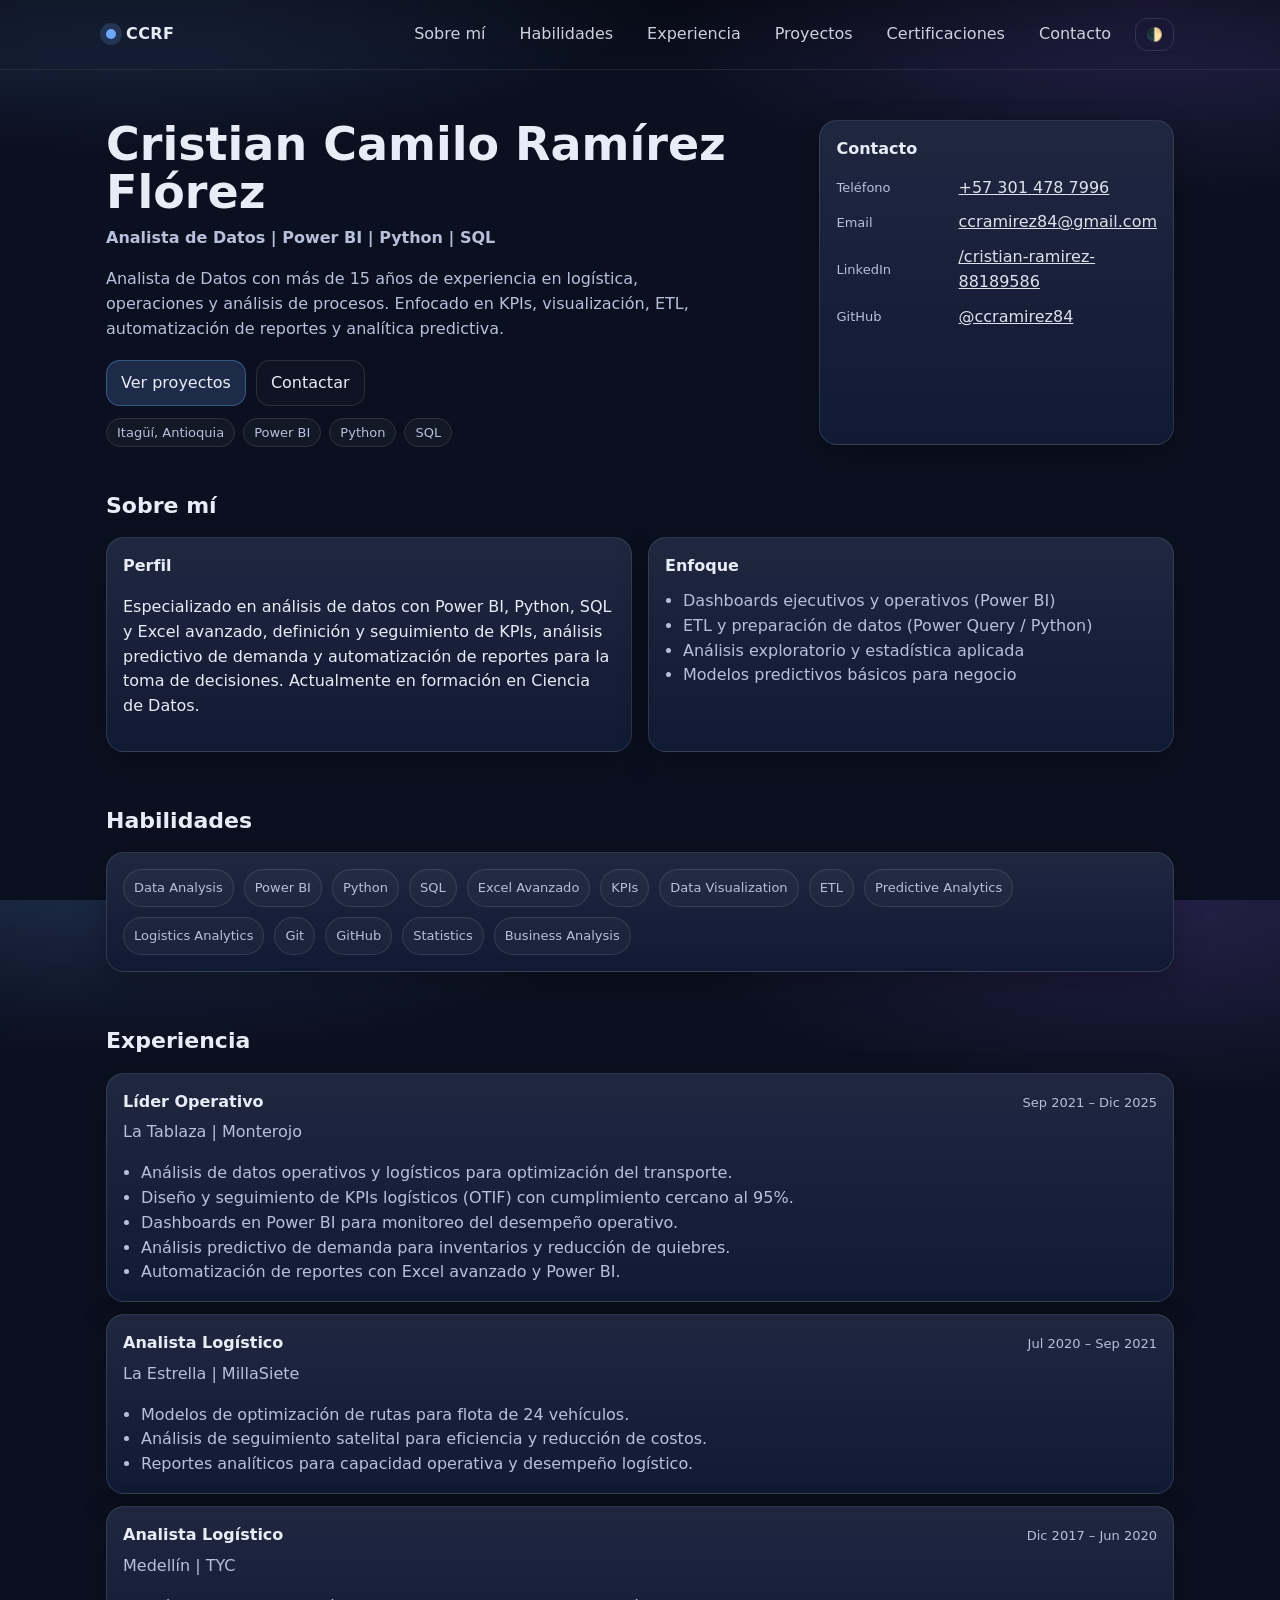
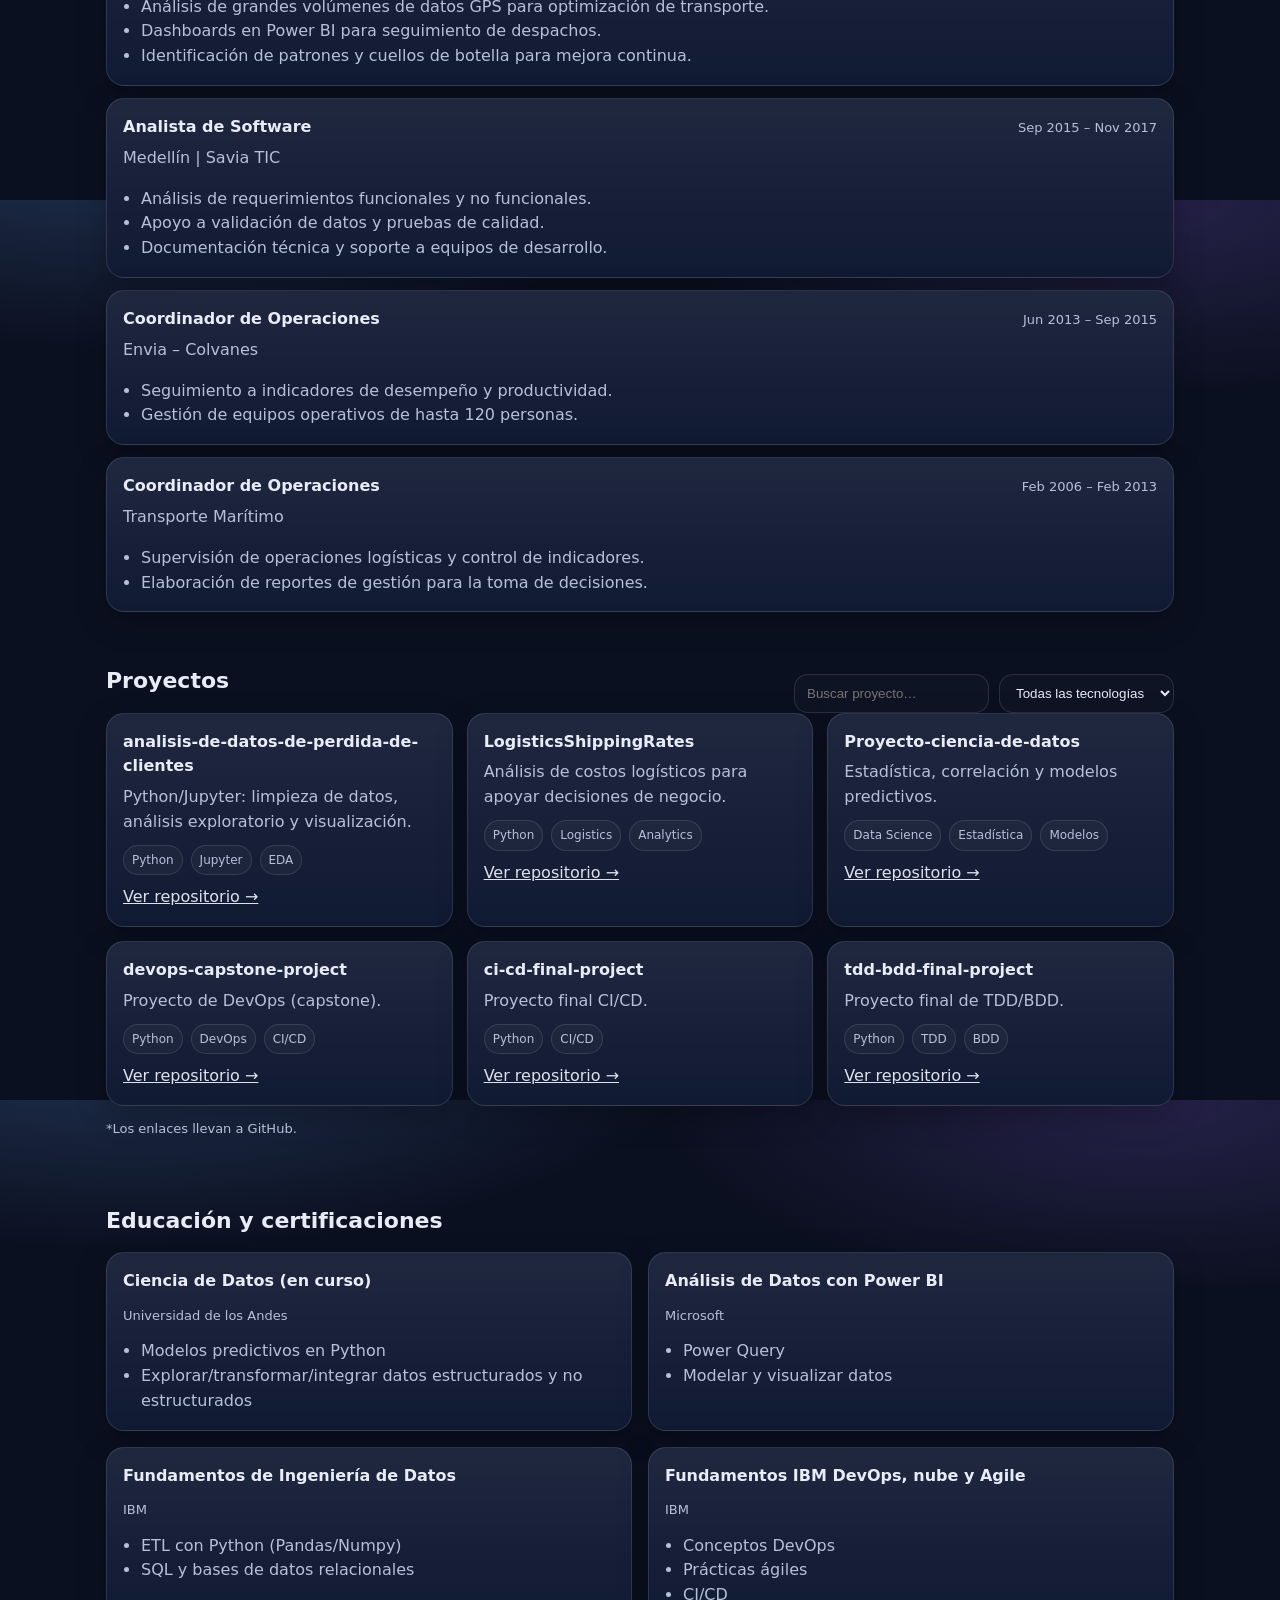
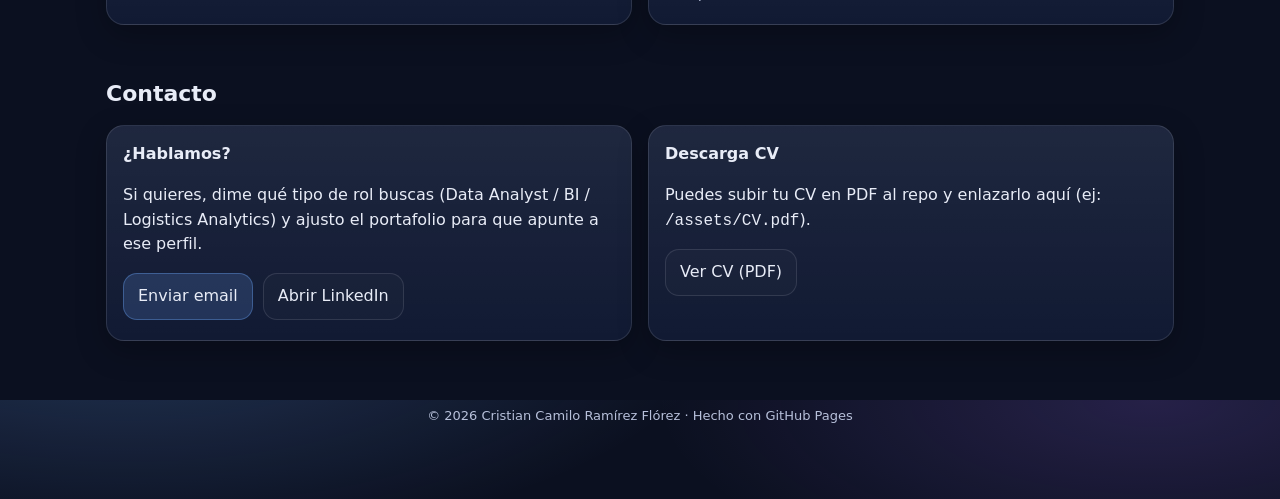
==== index.html @ 7b9438f8 "Update index.html" ====
<!doctype html>
<html lang="es">
<head>
  <meta charset="utf-8" />
  <meta name="viewport" content="width=device-width, initial-scale=1" />
  <title>Cristian Camilo Ramírez Flórez | Portafolio</title>
  <meta name="description" content="Analista de Datos | Power BI | Python | SQL. Portafolio de proyectos, experiencia y certificaciones." />
  <link rel="stylesheet" href="styles.css" />
</head>
<body>
  <a class="skip" href="#contenido">Saltar al contenido</a>

  <header class="header">
    <nav class="nav">
      <div class="brand">
        <span class="dot" aria-hidden="true"></span>
        <span>CCRF</span>
      </div>

      <button class="nav-toggle" id="navToggle" aria-expanded="false" aria-controls="navLinks">
        Menú
      </button>

      <div class="nav-links" id="navLinks">
        <a href="#sobre-mi">Sobre mí</a>
        <a href="#habilidades">Habilidades</a>
        <a href="#experiencia">Experiencia</a>
        <a href="#proyectos">Proyectos</a>
        <a href="#certificaciones">Certificaciones</a>
        <a href="#contacto">Contacto</a>
        <button class="theme" id="themeBtn" type="button" aria-label="Cambiar tema">🌓</button>
      </div>
    </nav>
  </header>

  <main id="contenido" class="container">
    <section class="hero">
      <div class="hero-left">
        <h1>
          Cristian Camilo Ramírez Flórez
        </h1>
        <p class="subtitle">
          Analista de Datos | Power BI | Python | SQL
        </p>

        <p class="lead">
          Analista de Datos con más de 15 años de experiencia en logística, operaciones y análisis de procesos.
          Enfocado en KPIs, visualización, ETL, automatización de reportes y analítica predictiva.
        </p>

        <div class="cta">
          <a class="btn primary" href="#proyectos">Ver proyectos</a>
          <a class="btn" href="#contacto">Contactar</a>
        </div>

        <ul class="quick">
          <li><span class="pill">Itagüí, Antioquia</span></li>
          <li><span class="pill">Power BI</span></li>
          <li><span class="pill">Python</span></li>
          <li><span class="pill">SQL</span></li>
        </ul>
      </div>

      <aside class="card hero-card" aria-label="Tarjeta de contacto rápido">
        <h2 class="card-title">Contacto</h2>
        <div class="kv">
          <div class="k">Teléfono</div>
          <div class="v"><a href="tel:+573014787996">+57 301 478 7996</a></div>

          <div class="k">Email</div>
          <div class="v"><a href="mailto:ccramirez84@gmail.com">ccramirez84@gmail.com</a></div>

          <div class="k">LinkedIn</div>
          <div class="v"><a target="_blank" rel="noreferrer" href="https://www.linkedin.com/in/cristian-ramirez-88189586">/cristian-ramirez-88189586</a></div>

          <div class="k">GitHub</div>
          <div class="v"><a target="_blank" rel="noreferrer" href="https://github.com/ccramirez84">@ccramirez84</a></div>
        </div>
      </aside>
    </section>

    <section id="sobre-mi" class="section">
      <h2>Sobre mí</h2>
      <div class="grid-2">
        <div class="card">
          <h3 class="card-title">Perfil</h3>
          <p>
            Especializado en análisis de datos con Power BI, Python, SQL y Excel avanzado,
            definición y seguimiento de KPIs, análisis predictivo de demanda y automatización de reportes
            para la toma de decisiones. Actualmente en formación en Ciencia de Datos.
          </p>
        </div>

        <div class="card">
          <h3 class="card-title">Enfoque</h3>
          <ul class="bullets">
            <li>Dashboards ejecutivos y operativos (Power BI)</li>
            <li>ETL y preparación de datos (Power Query / Python)</li>
            <li>Análisis exploratorio y estadística aplicada</li>
            <li>Modelos predictivos básicos para negocio</li>
          </ul>
        </div>
      </div>
    </section>

    <section id="habilidades" class="section">
      <h2>Habilidades</h2>
      <div class="card">
        <div class="chips" id="skillsChips"></div>
      </div>
    </section>

    <section id="experiencia" class="section">
      <h2>Experiencia</h2>
      <div class="timeline" id="timeline"></div>
    </section>

    <section id="proyectos" class="section">
      <div class="section-head">
        <h2>Proyectos</h2>
        <div class="filters">
          <input id="search" type="search" placeholder="Buscar proyecto…" autocomplete="off" />
          <select id="tag">
            <option value="all">Todas las tecnologías</option>
          </select>
        </div>
      </div>

      <div class="projects" id="projects"></div>

      <div class="note">
        <p>
          *Los enlaces llevan a GitHub.
        </p>
      </div>
    </section>

    <section id="certificaciones" class="section">
      <h2>Educación y certificaciones</h2>
      <div class="grid-2" id="certs"></div>
    </section>

    <section id="contacto" class="section">
      <h2>Contacto</h2>
      <div class="grid-2">
        <div class="card">
          <h3 class="card-title">¿Hablamos?</h3>
          <p>
            Si quieres, dime qué tipo de rol buscas (Data Analyst / BI / Logistics Analytics)
            y ajusto el portafolio para que apunte a ese perfil.
          </p>
          <div class="cta">
            <a class="btn primary" href="mailto:ccramirez84@gmail.com?subject=Contacto%20-%20Portafolio%20GitHub%20Pages">Enviar email</a>
            <a class="btn" target="_blank" rel="noreferrer" href="https://www.linkedin.com/in/cristian-ramirez-88189586">Abrir LinkedIn</a>
          </div>
        </div>

        <div class="card">
          <h3 class="card-title">Descarga CV</h3>
          <p>
            Puedes subir tu CV en PDF al repo y enlazarlo aquí (ej: <code>/assets/CV.pdf</code>).
          </p>
         <a class="btn" href="assets/CV.pdf" target="_blank" rel="noreferrer">
  Ver CV (PDF)
         </a>

          </a>
        </div>
      </div>
    </section>

    <footer class="footer">
      <p>© <span id="year"></span> Cristian Camilo Ramírez Flórez · Hecho con GitHub Pages</p>
    </footer>
  </main>

  <script src="script.js"></script>
</body>
</html>
---- styles.css ----
:root{
  --bg:#0b1020;
  --card:#111a33;
  --text:#e8ecf7;
  --muted:#b7c0da;
  --line:rgba(232,236,247,.12);
  --primary:#6ea8fe;
  --shadow: 0 10px 30px rgba(0,0,0,.25);
  --radius: 18px;
  --focus: 0 0 0 3px rgba(110,168,254,.35);
}

[data-theme="light"]{
  --bg:#f7f8fc;
  --card:#ffffff;
  --text:#141a2b;
  --muted:#51607d;
  --line:rgba(20,26,43,.12);
  --primary:#2f6df6;
  --shadow: 0 10px 30px rgba(20,26,43,.12);
}

*{box-sizing:border-box}
html,body{height:100%}
body{
  margin:0;
  font-family: ui-sans-serif, system-ui, -apple-system, Segoe UI, Roboto, Helvetica, Arial;
  background: radial-gradient(1000px 400px at 10% -10%, rgba(110,168,254,.25), transparent 60%),
              radial-gradient(900px 350px at 90% 0%, rgba(160,110,254,.18), transparent 55%),
              var(--bg);
  color:var(--text);
  line-height:1.55;
}

a{color:inherit}
code{font-family: ui-monospace, SFMono-Regular, Menlo, Monaco, Consolas, "Liberation Mono", "Courier New", monospace;}
.skip{
  position:absolute; left:-999px; top:auto; width:1px; height:1px; overflow:hidden;
}
.skip:focus{
  left:16px; top:16px; width:auto; height:auto;
  background:var(--card); padding:10px 12px; border-radius:12px; outline:none; box-shadow:var(--focus);
}

.header{
  position:sticky; top:0; z-index:20;
  backdrop-filter: blur(12px);
  background: linear-gradient(to bottom, rgba(0,0,0,.35), rgba(0,0,0,0));
  border-bottom: 1px solid var(--line);
}
.nav{
  max-width:1100px; margin:0 auto; padding:14px 16px;
  display:flex; align-items:center; justify-content:space-between; gap:12px;
}
.brand{display:flex; align-items:center; gap:10px; font-weight:700; letter-spacing:.4px;}
.dot{width:10px; height:10px; border-radius:999px; background:var(--primary); box-shadow:0 0 0 6px rgba(110,168,254,.18);}
.nav-links{display:flex; align-items:center; gap:14px;}
.nav-links a{
  text-decoration:none; opacity:.88; padding:8px 10px; border-radius:12px;
}
.nav-links a:hover{background:rgba(255,255,255,.06); opacity:1}
.nav-toggle{
  display:none;
  border:1px solid var(--line);
  background:transparent; color:var(--text);
  padding:8px 10px; border-radius:12px;
}
.theme{
  border:1px solid var(--line);
  background:transparent; color:var(--text);
  padding:8px 10px; border-radius:12px;
  cursor:pointer;
}
.theme:focus, .nav-toggle:focus, .btn:focus, input:focus, select:focus{
  outline:none; box-shadow:var(--focus);
}

.container{max-width:1100px; margin:0 auto; padding:22px 16px 60px;}
.hero{
  padding:28px 0 18px;
  display:grid; grid-template-columns: 1.35fr .65fr; gap:18px;
}
h1{font-size: clamp(32px, 4vw, 46px); line-height:1.05; margin:0 0 10px;}
.subtitle{margin:0 0 16px; color:var(--muted); font-weight:600;}
.lead{margin:0 0 18px; color:var(--muted); max-width:60ch;}

.section{padding:26px 0;}
.section-head{display:flex; align-items:flex-end; justify-content:space-between; gap:14px; flex-wrap:wrap;}
h2{font-size:22px; margin:0 0 14px;}
.card{
  background: linear-gradient(180deg, rgba(255,255,255,.06), rgba(255,255,255,0));
  background-color: var(--card);
  border: 1px solid var(--line);
  border-radius: var(--radius);
  padding:16px;
  box-shadow: var(--shadow);
}
.card-title{margin:0 0 10px; font-size:16px;}
.hero-card .card-title{margin-bottom:14px;}

.grid-2{display:grid; grid-template-columns:1fr 1fr; gap:16px;}
.kv{display:grid; grid-template-columns: 110px 1fr; gap:10px 12px; align-items:center;}
.k{color:var(--muted); font-size:13px;}
.v a{opacity:.95}
.v a:hover{text-decoration:underline}

.cta{display:flex; gap:10px; flex-wrap:wrap; margin:16px 0 4px;}
.btn{
  display:inline-flex; align-items:center; justify-content:center;
  padding:10px 14px;
  border-radius: 14px;
  border: 1px solid var(--line);
  text-decoration:none;
  cursor:pointer;
  background: rgba(255,255,255,.02);
}
.btn.primary{
  background: rgba(110,168,254,.18);
  border-color: rgba(110,168,254,.35);
}
.btn:hover{transform: translateY(-1px); transition: transform .15s ease;}

.quick{list-style:none; padding:0; margin:14px 0 0; display:flex; flex-wrap:wrap; gap:8px;}
.pill{
  border: 1px solid var(--line);
  background: rgba(255,255,255,.03);
  padding:6px 10px;
  border-radius:999px;
  color:var(--muted);
  font-size:13px;
}

.bullets{margin:0; padding-left:18px; color:var(--muted);}
.chips{display:flex; flex-wrap:wrap; gap:10px;}
.chip{
  border:1px solid var(--line);
  background: rgba(255,255,255,.03);
  padding:8px 10px;
  border-radius:999px;
  font-size:13px;
  color:var(--muted);
}

.timeline{display:flex; flex-direction:column; gap:12px;}
.item{
  display:grid; grid-template-columns: 1fr; gap:8px;
}
.item-top{display:flex; align-items:baseline; justify-content:space-between; gap:12px; flex-wrap:wrap;}
.role{font-weight:700}
.when{color:var(--muted); font-size:13px;}
.where{color:var(--muted); margin-top:-2px;}
.item ul{margin:8px 0 0; padding-left:18px; color:var(--muted);}

.filters{display:flex; gap:10px; flex-wrap:wrap;}
input,select{
  padding:10px 12px;
  border-radius: 14px;
  border:1px solid var(--line);
  background: rgba(255,255,255,.02);
  color: var(--text);
}
.projects{
  display:grid;
  grid-template-columns: repeat(3, 1fr);
  gap:14px;
}
.project h3{margin:0 0 6px; font-size:16px;}
.project p{margin:0 0 10px; color:var(--muted);}
.tags{display:flex; flex-wrap:wrap; gap:8px;}
.tag{
  font-size:12px;
  color:var(--muted);
  border:1px solid var(--line);
  background: rgba(255,255,255,.03);
  padding:5px 8px;
  border-radius:999px;
}
.project a{display:inline-block; margin-top:10px; opacity:.95}
.project a:hover{text-decoration:underline}

.note{margin-top:12px; color:var(--muted); font-size:13px;}
.footer{padding:26px 0 0; color:var(--muted); font-size:13px; text-align:center;}

@media (max-width: 960px){
  .projects{grid-template-columns: repeat(2, 1fr);}
  .hero{grid-template-columns: 1fr; }
}

@media (max-width: 720px){
  .grid-2{grid-template-columns:1fr;}
  .projects{grid-template-columns: 1fr;}
  .nav-toggle{display:inline-flex;}
  .nav-links{
    display:none;
    position:absolute;
    right:16px; top:56px;
    flex-direction:column;
    background: var(--card);
    border:1px solid var(--line);
    border-radius: 16px;
    padding:10px;
    min-width: 220px;
    box-shadow: var(--shadow);
  }
  .nav-links.open{display:flex;}
  .nav-links a{padding:10px 10px;}
}
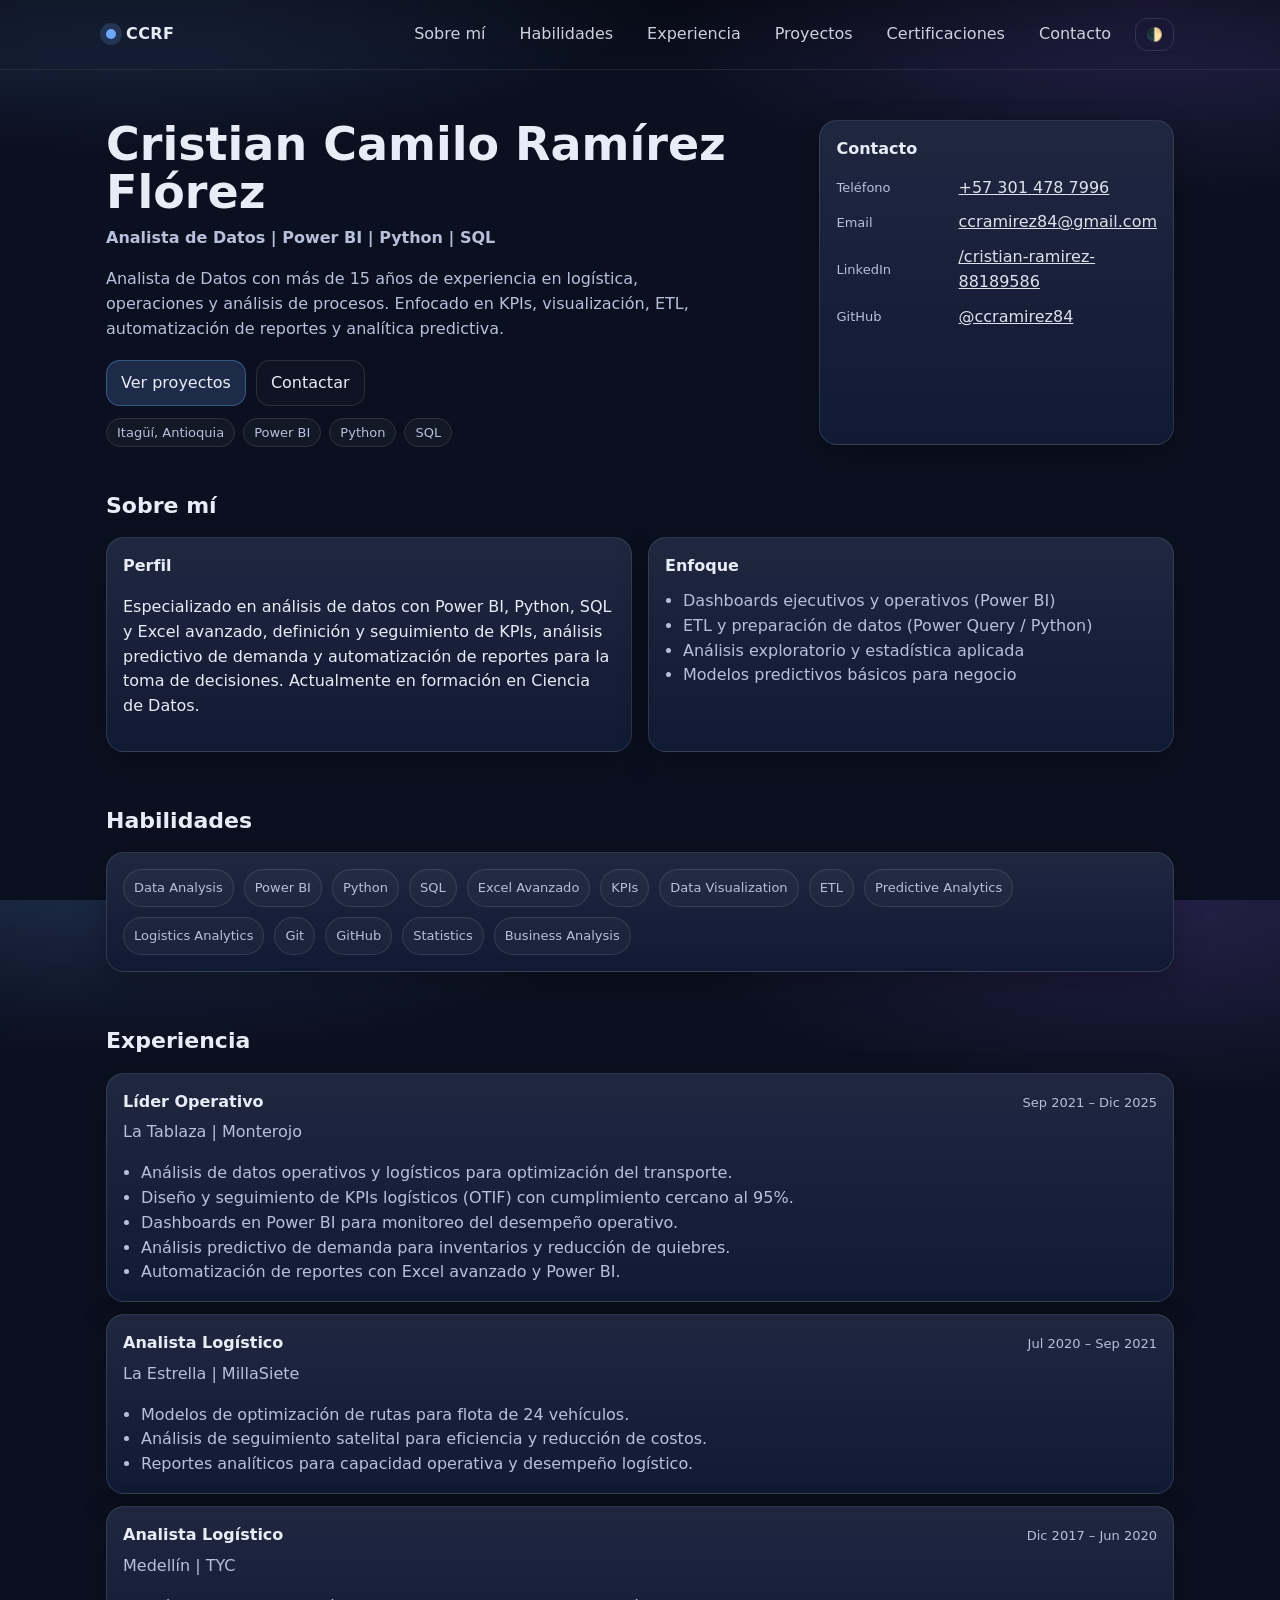
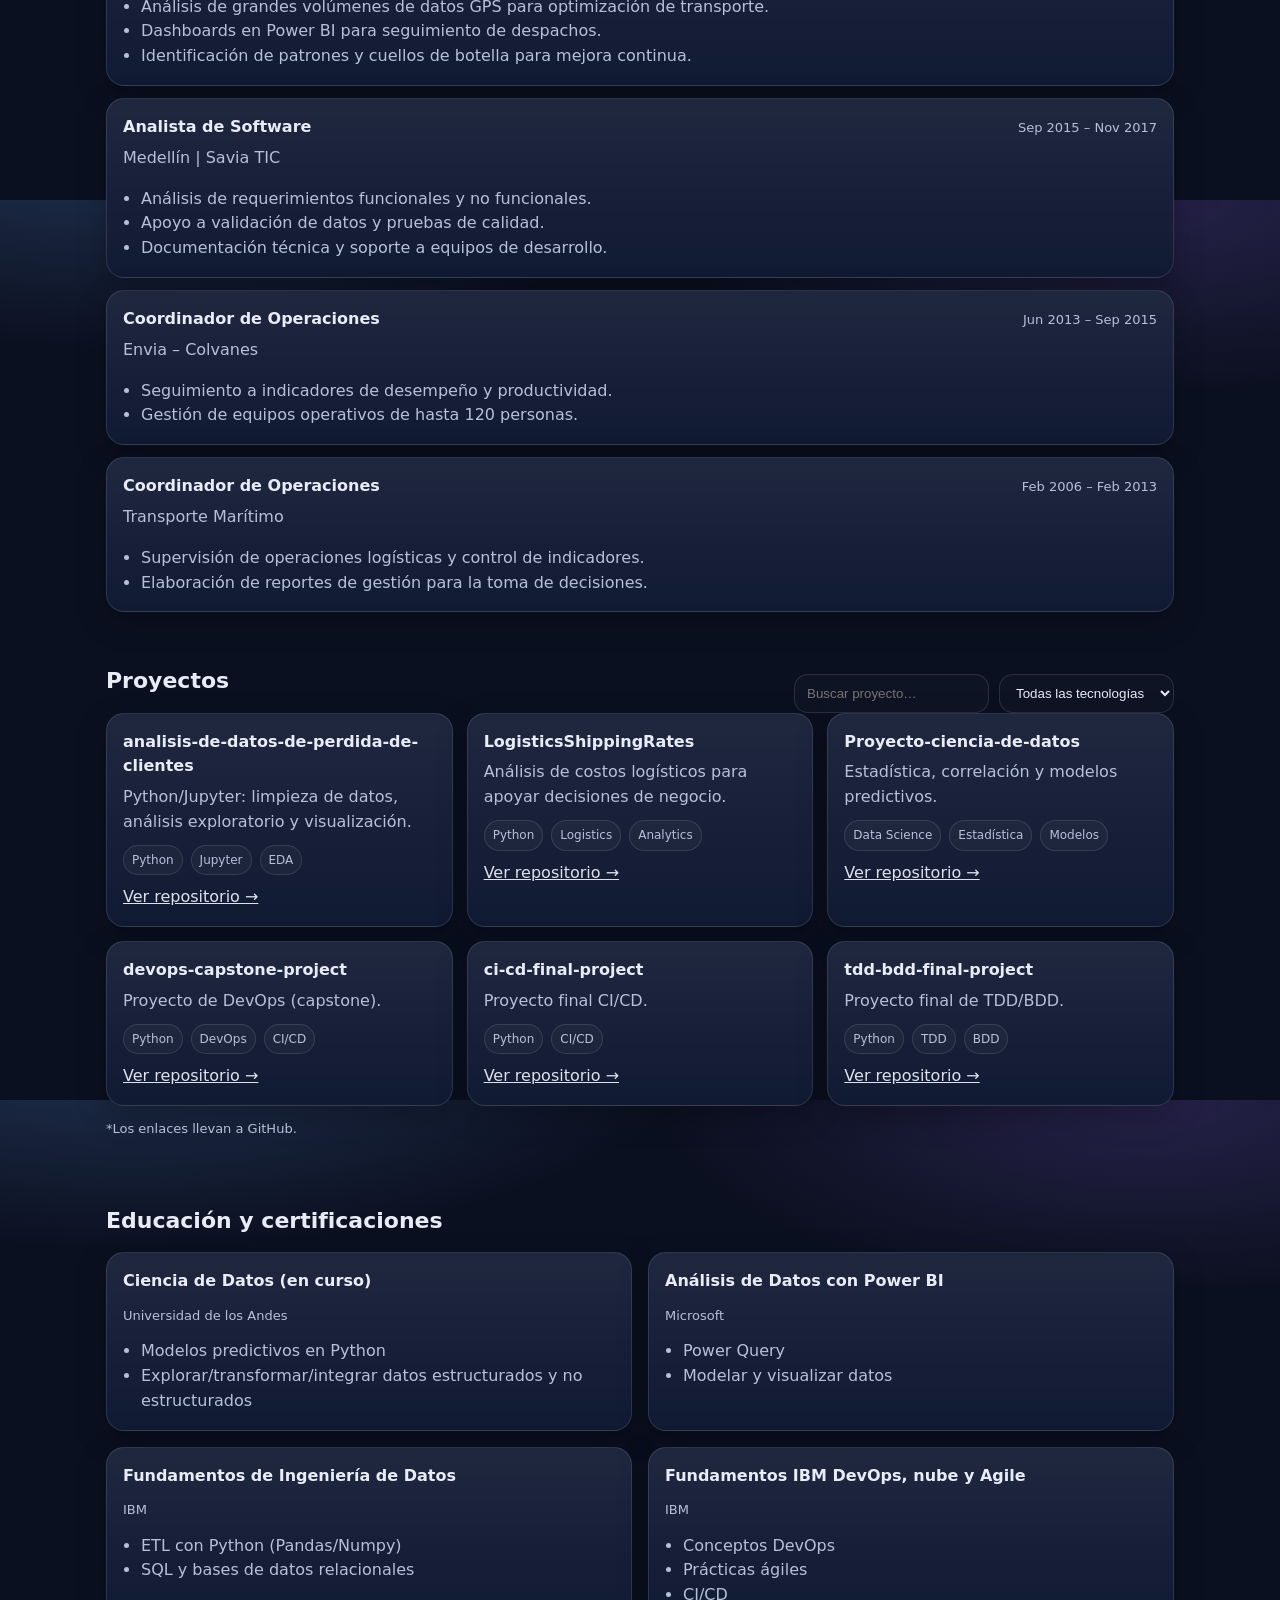
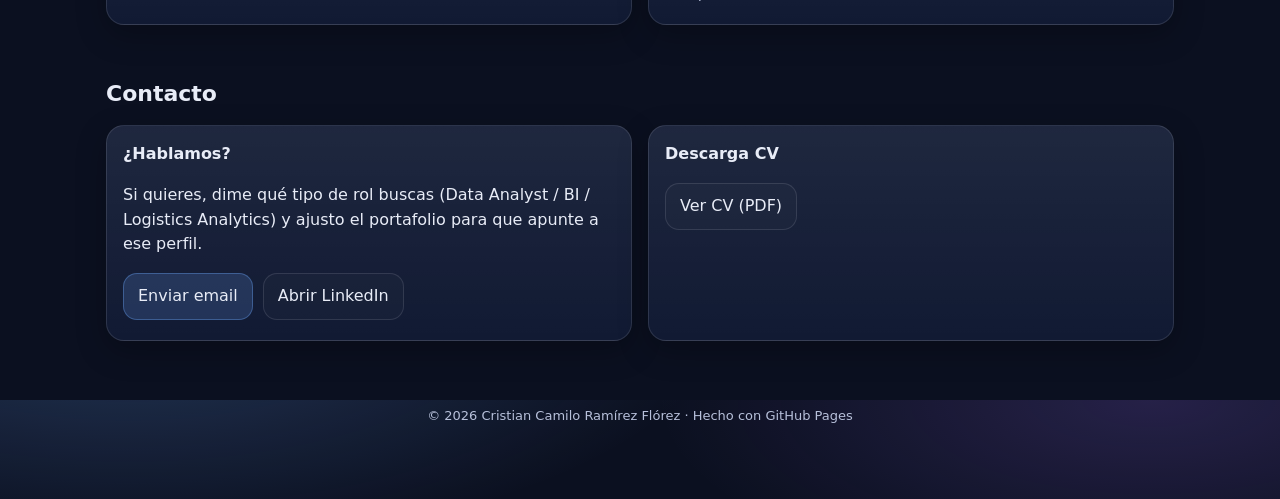
==== commit 30d920be: "Update index.html" ====
--- a/index.html
+++ b/index.html
@@ -158,11 +158,11 @@
         <div class="card">
           <h3 class="card-title">Descarga CV</h3>
           <p>
-            Puedes subir tu CV en PDF al repo y enlazarlo aquí (ej: <code>/assets/CV.pdf</code>).
-          </p>
-         <a class="btn" href="assets/CV.pdf" target="_blank" rel="noreferrer">
+            <a class="btn" href="assets/CV.pdf" target="_blank" rel="noreferrer">
   Ver CV (PDF)
          </a>
+          </p>
+         
 
           </a>
         </div>
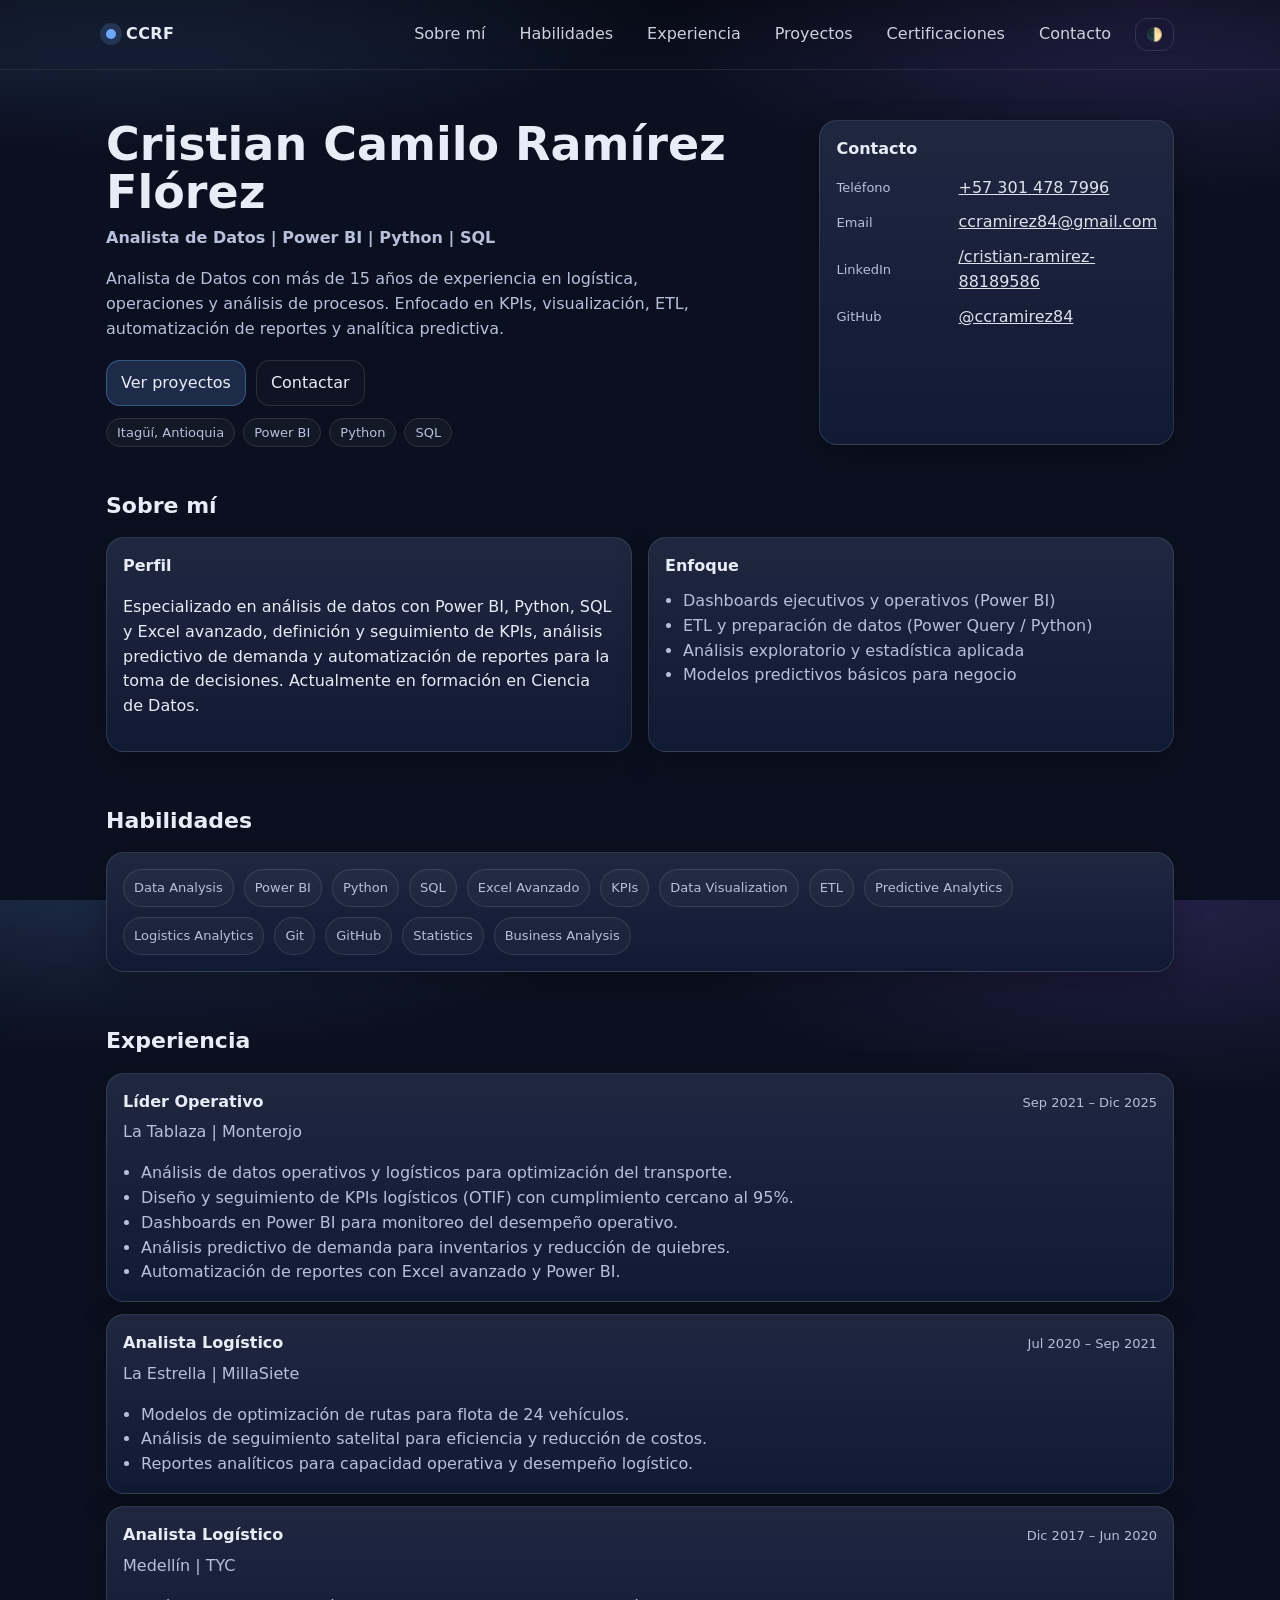
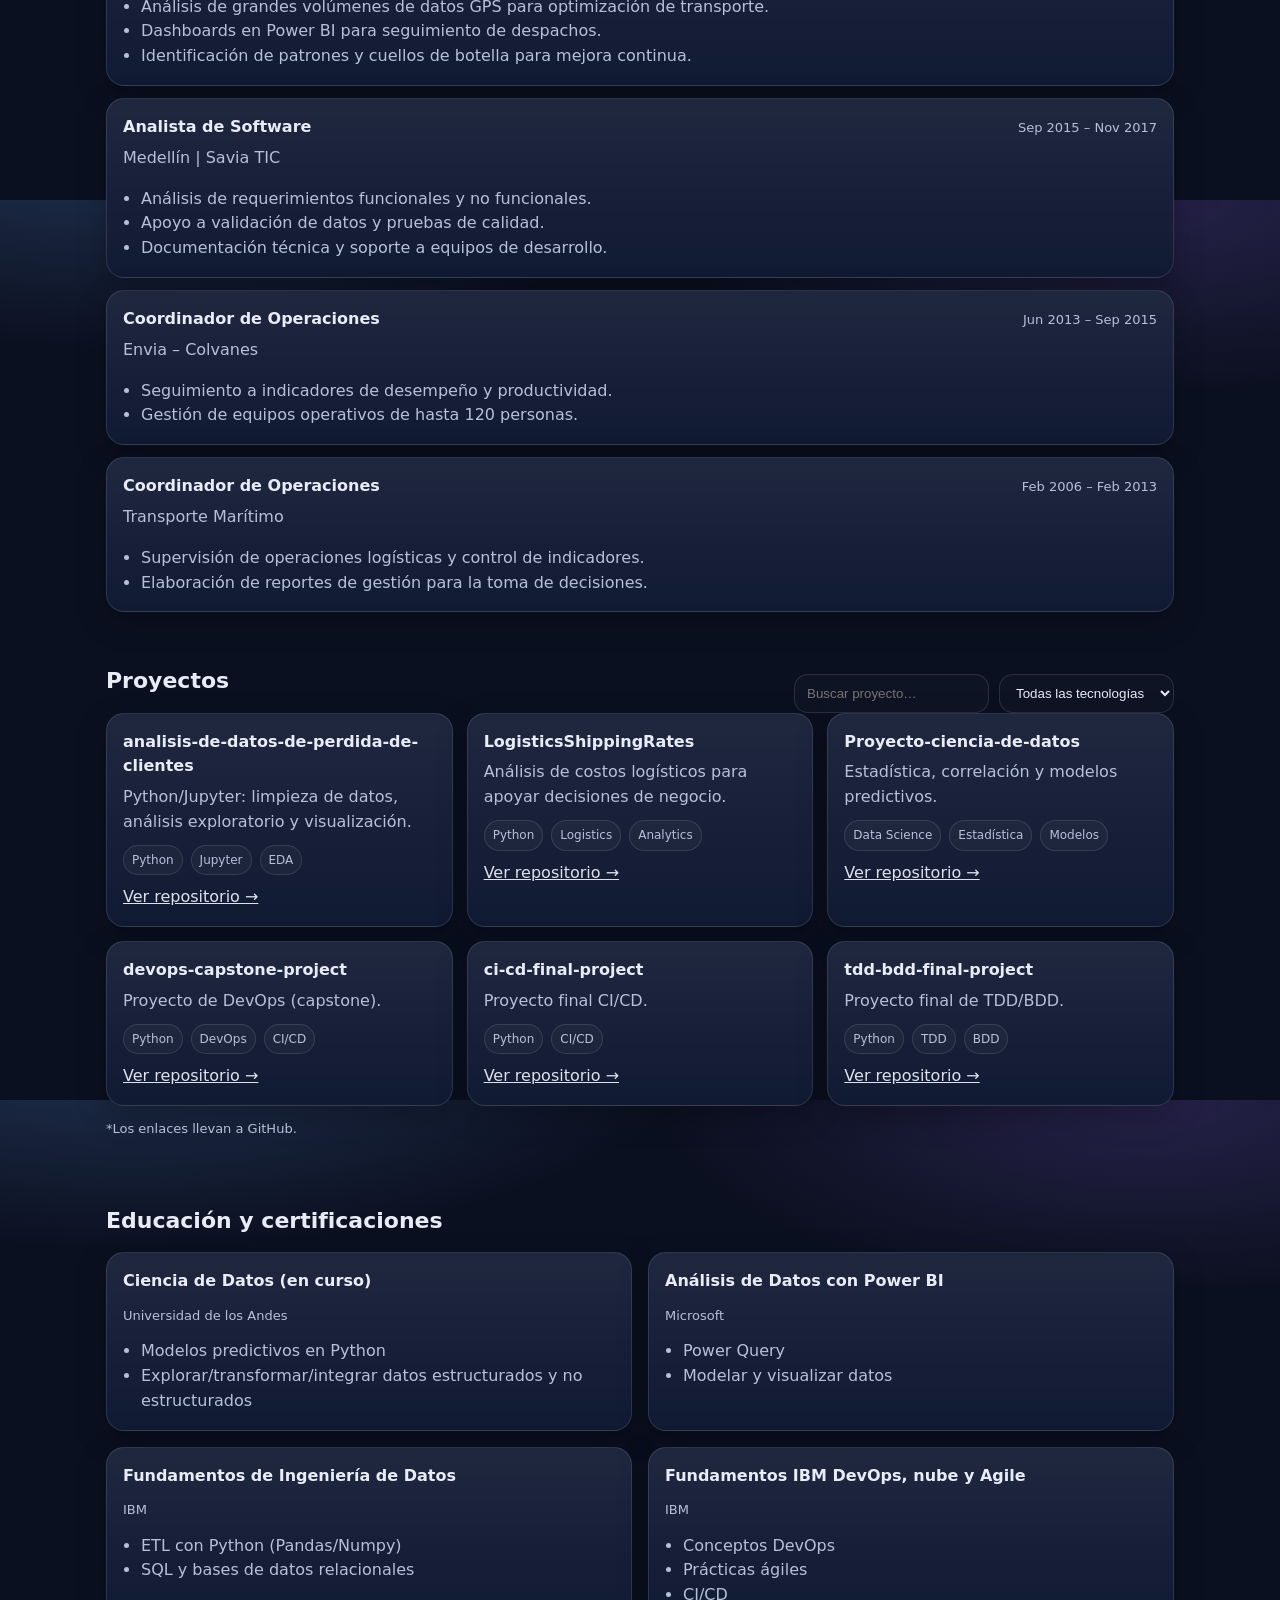
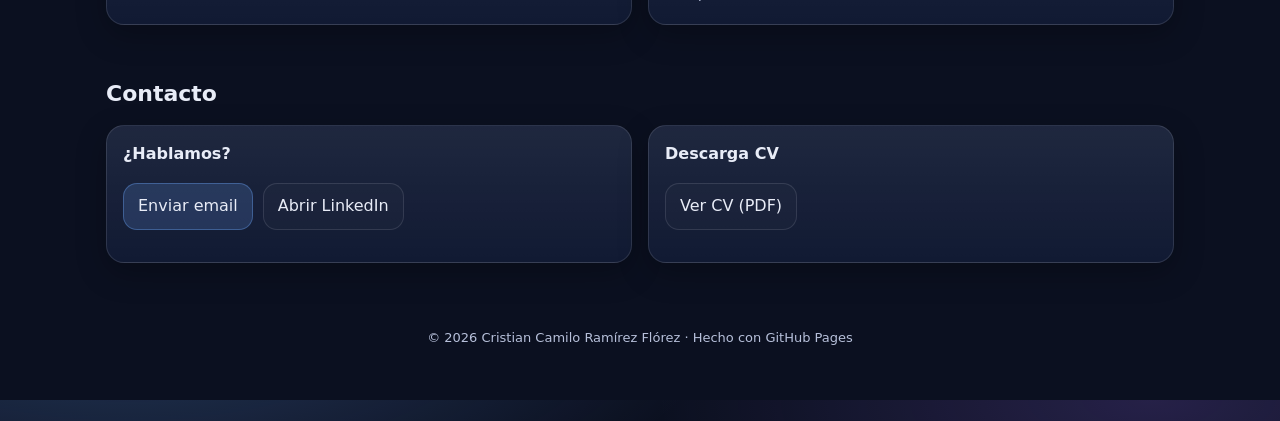
==== commit 9a04bbe8: "Update index.html" ====
--- a/index.html
+++ b/index.html
@@ -146,8 +146,8 @@
         <div class="card">
           <h3 class="card-title">¿Hablamos?</h3>
           <p>
-            Si quieres, dime qué tipo de rol buscas (Data Analyst / BI / Logistics Analytics)
-            y ajusto el portafolio para que apunte a ese perfil.
+            <!--Si quieres, dime qué tipo de rol buscas (Data Analyst / BI / Logistics Analytics)
+            y ajusto el portafolio para que apunte a ese perfil.-->
           </p>
           <div class="cta">
             <a class="btn primary" href="mailto:ccramirez84@gmail.com?subject=Contacto%20-%20Portafolio%20GitHub%20Pages">Enviar email</a>
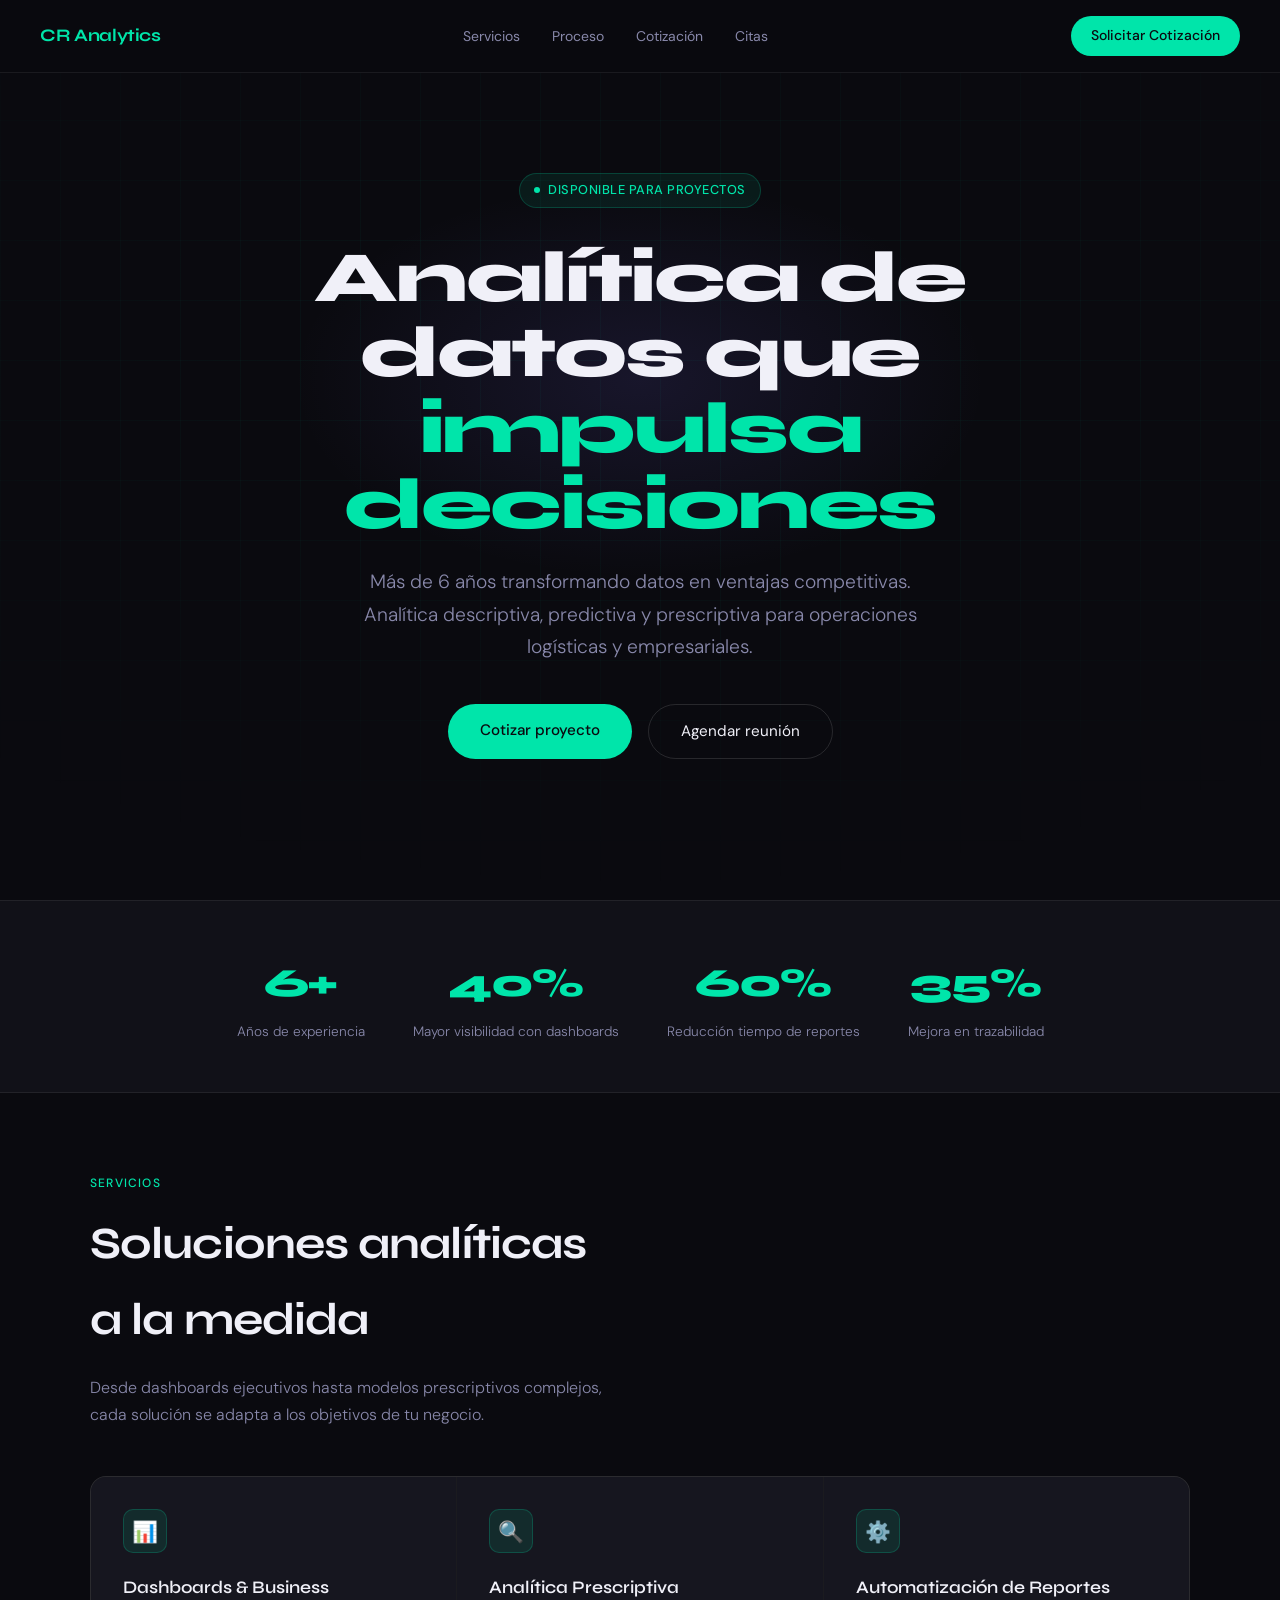
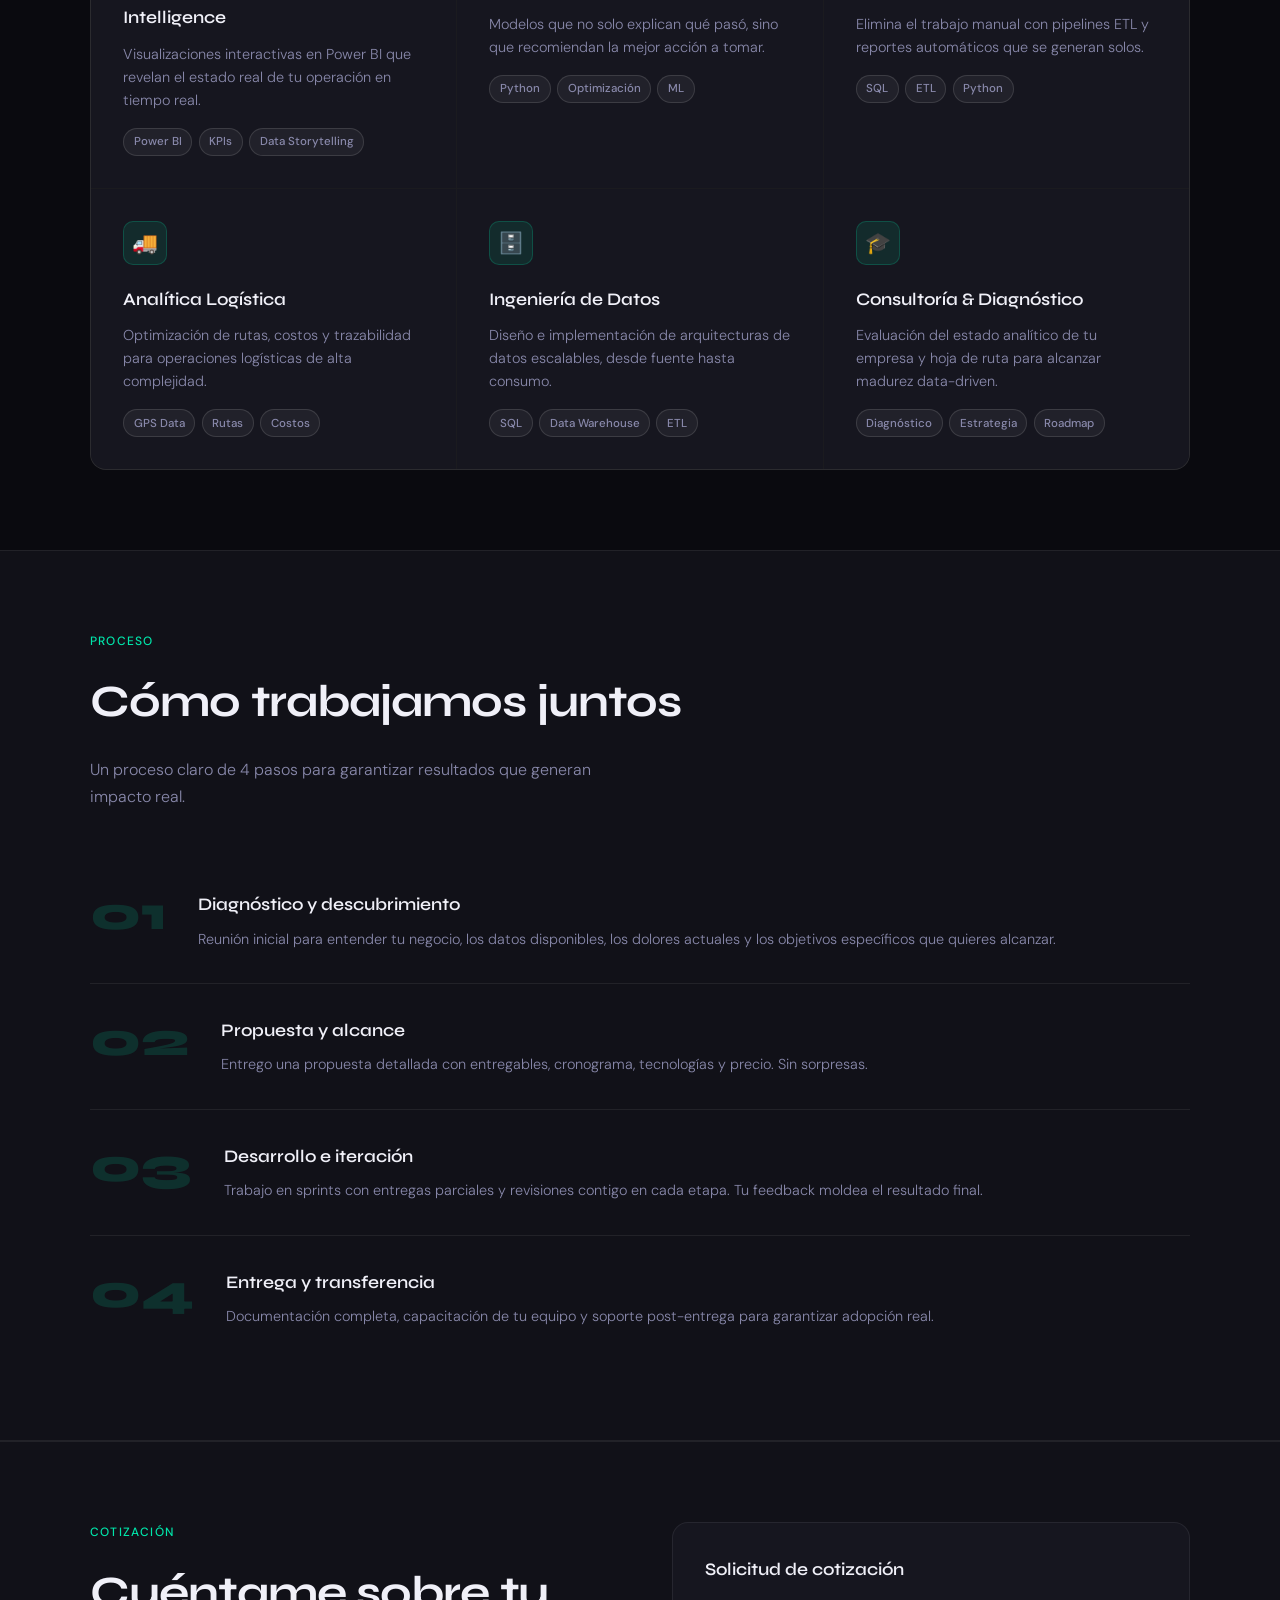
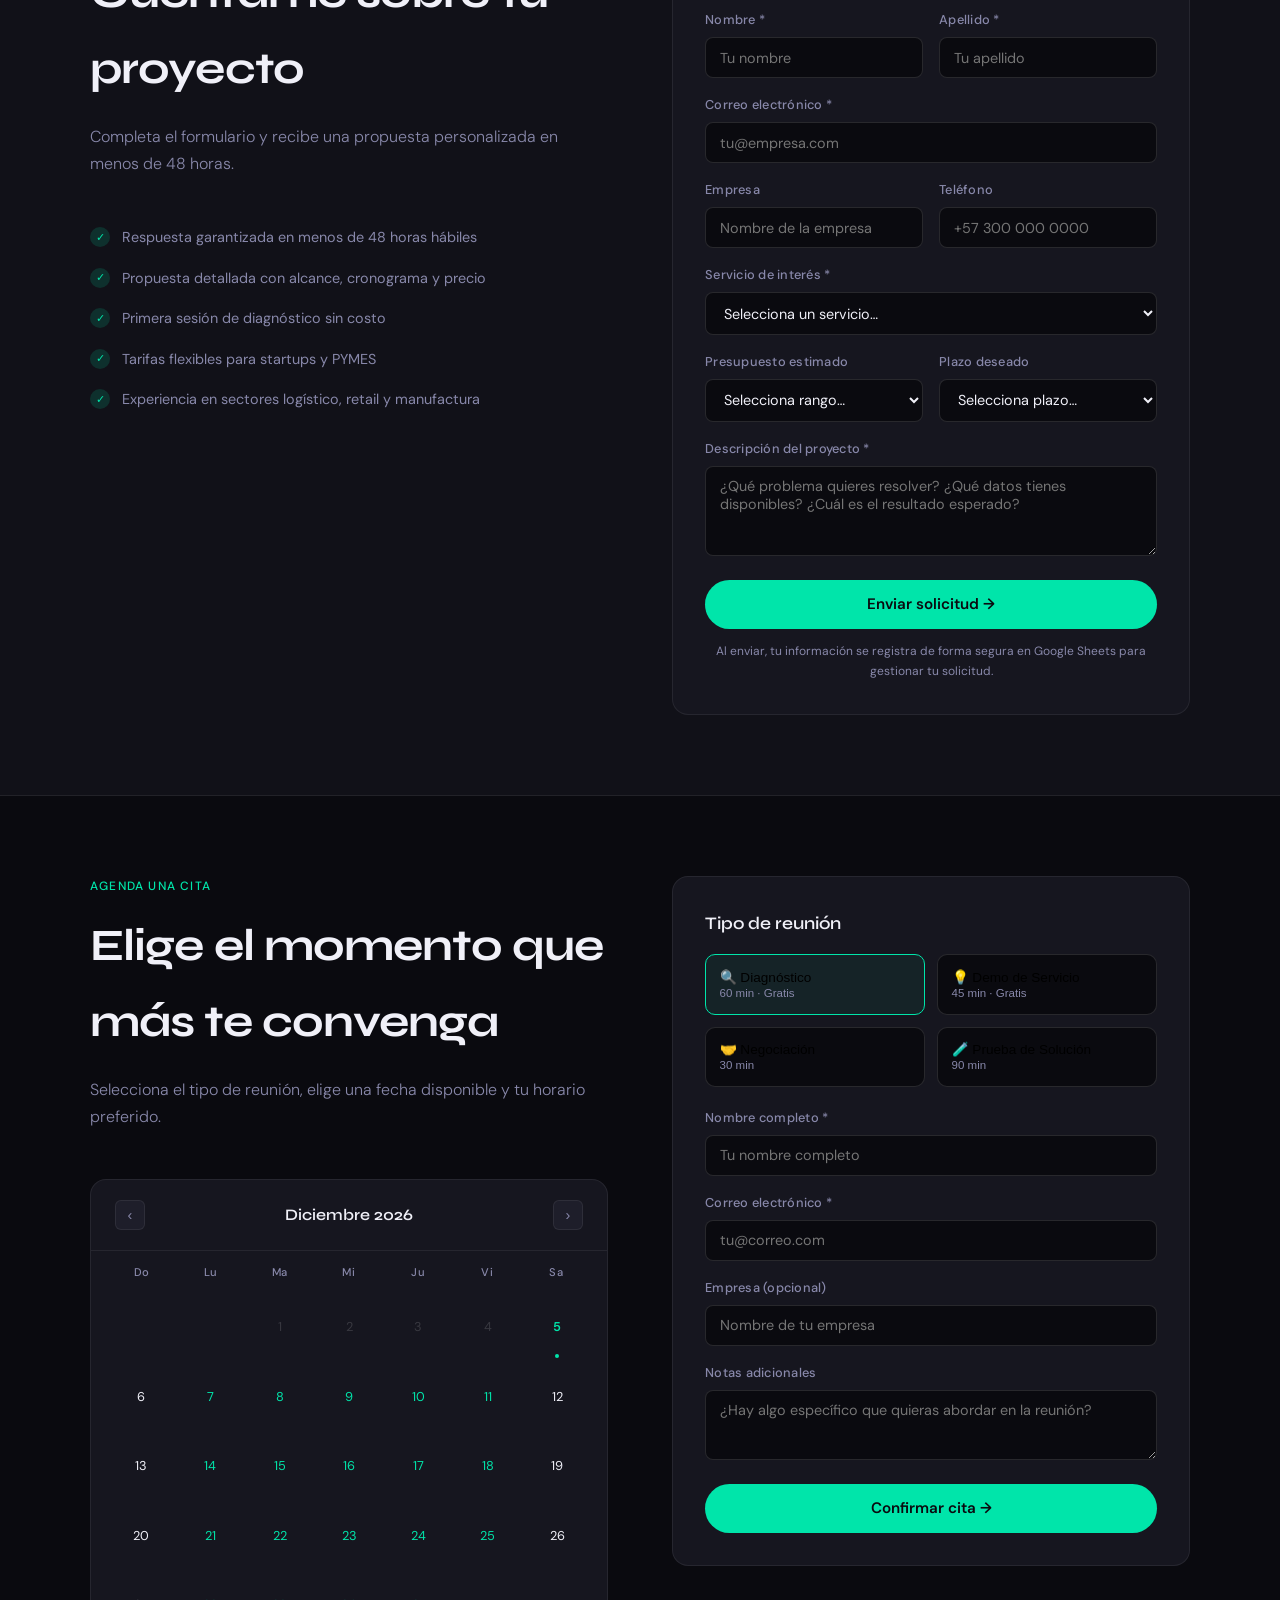
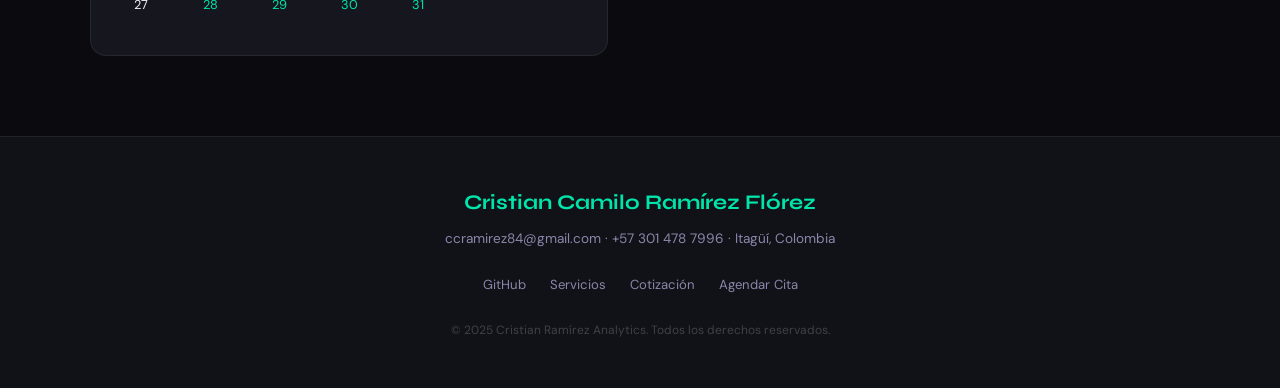
==== commit af296e2f: "Add files via upload" ====
--- a/index.html
+++ b/index.html
@@ -1,180 +1,936 @@
-<!doctype html>
+<!DOCTYPE html>
 <html lang="es">
 <head>
-  <meta charset="utf-8" />
-  <meta name="viewport" content="width=device-width, initial-scale=1" />
-  <title>Cristian Camilo Ramírez Flórez | Portafolio</title>
-  <meta name="description" content="Analista de Datos | Power BI | Python | SQL. Portafolio de proyectos, experiencia y certificaciones." />
-  <link rel="stylesheet" href="styles.css" />
+<meta charset="UTF-8">
+<meta name="viewport" content="width=device-width, initial-scale=1.0">
+<title>Cristian Ramírez | Analítica Prescriptiva & BI</title>
+<link href="https://fonts.googleapis.com/css2?family=Syne:wght@400;600;700;800&family=DM+Sans:wght@300;400;500&display=swap" rel="stylesheet">
+<style>
+  :root {
+    --bg: #0a0a0f;
+    --bg2: #111118;
+    --surface: #16161f;
+    --surface2: #1e1e2a;
+    --border: rgba(255,255,255,0.07);
+    --border2: rgba(255,255,255,0.12);
+    --accent: #00e5aa;
+    --accent2: #7c6af5;
+    --text: #f0f0f8;
+    --muted: #8888aa;
+    --muted2: #5555778;
+    --font-head: 'Syne', sans-serif;
+    --font-body: 'DM Sans', sans-serif;
+  }
+
+  *, *::before, *::after { box-sizing: border-box; margin: 0; padding: 0; }
+
+  html { scroll-behavior: smooth; }
+
+  body {
+    font-family: var(--font-body);
+    background: var(--bg);
+    color: var(--text);
+    line-height: 1.7;
+    overflow-x: hidden;
+  }
+
+  /* ── NAV ── */
+  nav {
+    position: fixed; top: 0; left: 0; right: 0; z-index: 100;
+    display: flex; align-items: center; justify-content: space-between;
+    padding: 1rem 2.5rem;
+    background: rgba(10,10,15,0.85);
+    backdrop-filter: blur(16px);
+    border-bottom: 1px solid var(--border);
+  }
+  .logo {
+    font-family: var(--font-head);
+    font-size: 1.1rem; font-weight: 700;
+    color: var(--accent); letter-spacing: -0.02em;
+  }
+  .nav-links { display: flex; gap: 2rem; list-style: none; }
+  .nav-links a {
+    font-size: 0.875rem; font-weight: 400;
+    color: var(--muted); text-decoration: none;
+    transition: color 0.2s;
+  }
+  .nav-links a:hover { color: var(--text); }
+  .nav-cta {
+    background: var(--accent); color: #0a0a0f;
+    border: none; padding: 0.5rem 1.25rem;
+    border-radius: 100px; font-size: 0.875rem; font-weight: 500;
+    cursor: pointer; text-decoration: none;
+    transition: opacity 0.2s;
+  }
+  .nav-cta:hover { opacity: 0.85; }
+
+  /* ── HERO ── */
+  .hero {
+    min-height: 100vh;
+    display: flex; align-items: center; justify-content: center;
+    padding: 6rem 2rem 4rem;
+    position: relative; overflow: hidden;
+    text-align: center;
+  }
+  .hero-grid {
+    position: absolute; inset: 0;
+    background-image:
+      linear-gradient(rgba(0,229,170,0.04) 1px, transparent 1px),
+      linear-gradient(90deg, rgba(0,229,170,0.04) 1px, transparent 1px);
+    background-size: 60px 60px;
+    mask-image: radial-gradient(ellipse 80% 60% at 50% 40%, black 30%, transparent 100%);
+  }
+  .hero-glow {
+    position: absolute; top: 20%; left: 50%; transform: translateX(-50%);
+    width: 700px; height: 400px;
+    background: radial-gradient(ellipse, rgba(124,106,245,0.12) 0%, transparent 70%);
+    pointer-events: none;
+  }
+  .hero-inner { position: relative; max-width: 820px; }
+  .hero-badge {
+    display: inline-flex; align-items: center; gap: 0.5rem;
+    background: rgba(0,229,170,0.08); border: 1px solid rgba(0,229,170,0.2);
+    color: var(--accent); font-size: 0.8rem; font-weight: 500;
+    padding: 0.35rem 0.9rem; border-radius: 100px; margin-bottom: 2rem;
+    letter-spacing: 0.04em; text-transform: uppercase;
+  }
+  .dot { width: 6px; height: 6px; background: var(--accent); border-radius: 50%; animation: pulse 2s infinite; }
+  @keyframes pulse { 0%,100%{opacity:1} 50%{opacity:0.3} }
+  h1 {
+    font-family: var(--font-head);
+    font-size: clamp(2.5rem, 6vw, 4.5rem);
+    font-weight: 800; line-height: 1.05;
+    letter-spacing: -0.03em;
+    margin-bottom: 1.5rem;
+  }
+  h1 em { font-style: normal; color: var(--accent); }
+  .hero-sub {
+    font-size: clamp(1rem, 2vw, 1.2rem);
+    color: var(--muted); max-width: 580px; margin: 0 auto 2.5rem;
+    font-weight: 300;
+  }
+  .hero-btns { display: flex; gap: 1rem; justify-content: center; flex-wrap: wrap; }
+  .btn-primary {
+    background: var(--accent); color: #0a0a0f;
+    padding: 0.85rem 2rem; border-radius: 100px;
+    font-size: 0.95rem; font-weight: 500; border: none;
+    cursor: pointer; text-decoration: none;
+    transition: opacity 0.2s, transform 0.2s;
+  }
+  .btn-primary:hover { opacity: 0.85; transform: translateY(-2px); }
+  .btn-ghost {
+    background: transparent; color: var(--text);
+    padding: 0.85rem 2rem; border-radius: 100px;
+    font-size: 0.95rem; font-weight: 400;
+    border: 1px solid var(--border2); cursor: pointer;
+    text-decoration: none; transition: border-color 0.2s, transform 0.2s;
+  }
+  .btn-ghost:hover { border-color: var(--accent); color: var(--accent); transform: translateY(-2px); }
+
+  /* ── STATS ── */
+  .stats {
+    display: flex; justify-content: center; flex-wrap: wrap; gap: 3rem;
+    padding: 3rem 2rem;
+    border-top: 1px solid var(--border); border-bottom: 1px solid var(--border);
+    background: var(--bg2);
+  }
+  .stat-item { text-align: center; }
+  .stat-num {
+    font-family: var(--font-head);
+    font-size: 2.5rem; font-weight: 800; color: var(--accent);
+    letter-spacing: -0.04em; display: block;
+  }
+  .stat-label { font-size: 0.85rem; color: var(--muted); font-weight: 300; }
+
+  /* ── SECTION ── */
+  section { padding: 5rem 2rem; }
+  .section-inner { max-width: 1100px; margin: 0 auto; }
+  .section-tag {
+    font-size: 0.75rem; font-weight: 500; letter-spacing: 0.1em;
+    text-transform: uppercase; color: var(--accent); margin-bottom: 0.75rem;
+  }
+  h2 {
+    font-family: var(--font-head);
+    font-size: clamp(1.8rem, 4vw, 2.8rem);
+    font-weight: 700; letter-spacing: -0.02em;
+    margin-bottom: 1rem;
+  }
+  .section-desc { color: var(--muted); max-width: 520px; margin-bottom: 3rem; font-weight: 300; }
+
+  /* ── SERVICES ── */
+  .services-grid {
+    display: grid;
+    grid-template-columns: repeat(auto-fit, minmax(300px, 1fr));
+    gap: 1px; background: var(--border);
+    border: 1px solid var(--border); border-radius: 16px; overflow: hidden;
+  }
+  .service-card {
+    background: var(--surface); padding: 2rem;
+    transition: background 0.2s;
+  }
+  .service-card:hover { background: var(--surface2); }
+  .service-icon {
+    width: 44px; height: 44px; border-radius: 10px;
+    background: rgba(0,229,170,0.1); border: 1px solid rgba(0,229,170,0.2);
+    display: flex; align-items: center; justify-content: center;
+    font-size: 1.3rem; margin-bottom: 1.25rem;
+  }
+  .service-card h3 {
+    font-family: var(--font-head);
+    font-size: 1.1rem; font-weight: 600; margin-bottom: 0.6rem;
+  }
+  .service-card p { font-size: 0.9rem; color: var(--muted); font-weight: 300; line-height: 1.6; }
+  .service-tags { display: flex; flex-wrap: wrap; gap: 0.4rem; margin-top: 1rem; }
+  .tag {
+    font-size: 0.72rem; font-weight: 500;
+    background: rgba(255,255,255,0.05); border: 1px solid var(--border2);
+    color: var(--muted); padding: 0.2rem 0.6rem; border-radius: 100px;
+  }
+
+  /* ── PROCESS ── */
+  .process-steps { display: flex; flex-direction: column; gap: 0; }
+  .process-step {
+    display: flex; gap: 2rem; padding: 2rem 0;
+    border-bottom: 1px solid var(--border);
+    align-items: flex-start;
+  }
+  .process-step:last-child { border-bottom: none; }
+  .step-num {
+    font-family: var(--font-head);
+    font-size: 3rem; font-weight: 800;
+    color: rgba(0,229,170,0.15);
+    min-width: 3rem; line-height: 1;
+  }
+  .step-content h3 {
+    font-family: var(--font-head);
+    font-size: 1.1rem; font-weight: 600; margin-bottom: 0.4rem;
+  }
+  .step-content p { font-size: 0.9rem; color: var(--muted); font-weight: 300; }
+
+  /* ── QUOTE FORM ── */
+  #cotizacion {
+    background: var(--bg2);
+    border-top: 1px solid var(--border); border-bottom: 1px solid var(--border);
+  }
+  .form-layout { display: grid; grid-template-columns: 1fr 1fr; gap: 4rem; align-items: start; }
+  @media(max-width:768px){ .form-layout { grid-template-columns: 1fr; gap: 2rem; } }
+
+  .form-info h2 { margin-bottom: 1rem; }
+  .form-benefits { list-style: none; margin-top: 2rem; display: flex; flex-direction: column; gap: 1rem; }
+  .form-benefits li {
+    display: flex; gap: 0.75rem; align-items: flex-start;
+    font-size: 0.9rem; color: var(--muted);
+  }
+  .benefit-check {
+    width: 20px; height: 20px; border-radius: 50%;
+    background: rgba(0,229,170,0.15);
+    color: var(--accent); font-size: 0.7rem;
+    display: flex; align-items: center; justify-content: center;
+    flex-shrink: 0; margin-top: 2px;
+  }
+
+  .quote-form-card {
+    background: var(--surface); border: 1px solid var(--border);
+    border-radius: 16px; padding: 2rem;
+  }
+  .form-title {
+    font-family: var(--font-head);
+    font-size: 1.1rem; font-weight: 600; margin-bottom: 1.5rem;
+  }
+  .form-row { display: grid; grid-template-columns: 1fr 1fr; gap: 1rem; }
+  @media(max-width:500px){ .form-row { grid-template-columns: 1fr; } }
+  .field { display: flex; flex-direction: column; gap: 0.4rem; margin-bottom: 1rem; }
+  label { font-size: 0.8rem; font-weight: 500; color: var(--muted); letter-spacing: 0.02em; }
+  input, select, textarea {
+    background: var(--bg);
+    border: 1px solid var(--border2);
+    color: var(--text); font-family: var(--font-body);
+    font-size: 0.9rem; border-radius: 8px;
+    padding: 0.65rem 0.9rem; outline: none;
+    transition: border-color 0.2s;
+    width: 100%;
+  }
+  input:focus, select:focus, textarea:focus { border-color: var(--accent); }
+  select option { background: var(--bg2); }
+  textarea { resize: vertical; min-height: 90px; }
+  .submit-btn {
+    width: 100%; background: var(--accent); color: #0a0a0f;
+    border: none; padding: 0.9rem; border-radius: 100px;
+    font-size: 0.95rem; font-weight: 600; cursor: pointer;
+    font-family: var(--font-body);
+    transition: opacity 0.2s, transform 0.2s;
+    margin-top: 0.5rem;
+  }
+  .submit-btn:hover { opacity: 0.85; transform: translateY(-1px); }
+  .form-note { font-size: 0.75rem; color: var(--muted); text-align: center; margin-top: 0.75rem; }
+
+  /* Success banner */
+  .success-banner {
+    display: none;
+    background: rgba(0,229,170,0.1);
+    border: 1px solid rgba(0,229,170,0.3);
+    color: var(--accent); border-radius: 10px;
+    padding: 1rem; text-align: center;
+    font-size: 0.9rem; margin-top: 1rem;
+  }
+
+  /* ── CALENDAR / APPOINTMENTS ── */
+  #citas { background: var(--bg); }
+  .citas-layout { display: grid; grid-template-columns: 1fr 1fr; gap: 4rem; align-items: start; }
+  @media(max-width:768px){ .citas-layout { grid-template-columns: 1fr; gap: 2rem; } }
+
+  .cal-card {
+    background: var(--surface); border: 1px solid var(--border);
+    border-radius: 16px; overflow: hidden;
+  }
+  .cal-header {
+    display: flex; align-items: center; justify-content: space-between;
+    padding: 1.25rem 1.5rem; border-bottom: 1px solid var(--border);
+  }
+  .cal-month {
+    font-family: var(--font-head);
+    font-size: 1rem; font-weight: 600;
+  }
+  .cal-nav { display: flex; gap: 0.5rem; }
+  .cal-btn {
+    background: var(--surface2); border: 1px solid var(--border);
+    color: var(--muted); width: 30px; height: 30px;
+    border-radius: 6px; cursor: pointer; font-size: 0.9rem;
+    display: flex; align-items: center; justify-content: center;
+    transition: color 0.2s, border-color 0.2s;
+  }
+  .cal-btn:hover { color: var(--accent); border-color: var(--accent); }
+
+  .cal-days-header {
+    display: grid; grid-template-columns: repeat(7, 1fr);
+    padding: 0.75rem 1rem 0.25rem;
+  }
+  .cal-day-label {
+    text-align: center; font-size: 0.7rem; font-weight: 500;
+    color: var(--muted); letter-spacing: 0.05em;
+  }
+  .cal-grid {
+    display: grid; grid-template-columns: repeat(7, 1fr);
+    gap: 2px; padding: 0.5rem 1rem 1rem;
+  }
+  .cal-cell {
+    aspect-ratio: 1; display: flex; align-items: center; justify-content: center;
+    font-size: 0.8rem; border-radius: 8px; cursor: pointer;
+    transition: background 0.15s, color 0.15s;
+    position: relative;
+  }
+  .cal-cell:hover:not(.empty):not(.past) { background: var(--surface2); }
+  .cal-cell.today { color: var(--accent); font-weight: 600; }
+  .cal-cell.today::after {
+    content: ''; position: absolute; bottom: 3px; left: 50%; transform: translateX(-50%);
+    width: 4px; height: 4px; background: var(--accent); border-radius: 50%;
+  }
+  .cal-cell.selected { background: var(--accent) !important; color: #0a0a0f; font-weight: 600; }
+  .cal-cell.past { color: rgba(255,255,255,0.15); cursor: default; }
+  .cal-cell.empty { cursor: default; }
+  .cal-cell.has-avail { color: var(--accent); }
+
+  .time-slots {
+    padding: 1rem 1.5rem;
+    border-top: 1px solid var(--border);
+  }
+  .slots-title { font-size: 0.8rem; color: var(--muted); margin-bottom: 0.75rem; font-weight: 500; }
+  .slots-grid { display: grid; grid-template-columns: repeat(3, 1fr); gap: 0.5rem; }
+  .slot {
+    background: var(--bg); border: 1px solid var(--border2);
+    color: var(--text); font-size: 0.78rem; font-weight: 400;
+    padding: 0.45rem; border-radius: 8px; cursor: pointer;
+    text-align: center; font-family: var(--font-body);
+    transition: border-color 0.15s, background 0.15s, color 0.15s;
+  }
+  .slot:hover { border-color: var(--accent); color: var(--accent); }
+  .slot.selected-slot { background: rgba(0,229,170,0.15); border-color: var(--accent); color: var(--accent); }
+  .slot.unavailable { opacity: 0.3; cursor: not-allowed; pointer-events: none; }
+
+  .appointment-form {
+    background: var(--surface); border: 1px solid var(--border);
+    border-radius: 16px; padding: 2rem;
+  }
+  .appt-type-grid { display: grid; grid-template-columns: 1fr 1fr; gap: 0.75rem; margin-bottom: 1.25rem; }
+  .appt-type {
+    background: var(--bg); border: 1px solid var(--border2);
+    border-radius: 10px; padding: 0.85rem; cursor: pointer;
+    text-align: left; transition: border-color 0.15s, background 0.15s;
+  }
+  .appt-type:hover { border-color: var(--border); }
+  .appt-type.active { border-color: var(--accent); background: rgba(0,229,170,0.06); }
+  .appt-type-name { font-size: 0.85rem; font-weight: 500; display: block; }
+  .appt-type-dur { font-size: 0.72rem; color: var(--muted); }
+
+  .selected-summary {
+    background: rgba(0,229,170,0.06);
+    border: 1px solid rgba(0,229,170,0.2);
+    border-radius: 10px; padding: 0.9rem;
+    font-size: 0.85rem; margin-bottom: 1.25rem;
+    display: none;
+  }
+  .selected-summary.visible { display: block; }
+  .summary-label { color: var(--muted); font-size: 0.75rem; margin-bottom: 0.25rem; }
+  .summary-value { color: var(--accent); font-weight: 500; }
+
+  /* ── FOOTER ── */
+  footer {
+    background: var(--bg2); border-top: 1px solid var(--border);
+    padding: 3rem 2rem; text-align: center;
+  }
+  .footer-name {
+    font-family: var(--font-head);
+    font-size: 1.3rem; font-weight: 700; color: var(--accent); margin-bottom: 0.4rem;
+  }
+  .footer-contact { font-size: 0.85rem; color: var(--muted); margin-bottom: 1.5rem; }
+  .footer-links { display: flex; gap: 1.5rem; justify-content: center; flex-wrap: wrap; }
+  .footer-links a {
+    font-size: 0.82rem; color: var(--muted);
+    text-decoration: none; transition: color 0.2s;
+  }
+  .footer-links a:hover { color: var(--accent); }
+  .footer-copy { font-size: 0.75rem; color: rgba(255,255,255,0.2); margin-top: 1.5rem; }
+
+  @media(max-width:600px){
+    nav { padding: 1rem 1.25rem; }
+    .nav-links { display: none; }
+    .stats { gap: 2rem; }
+    section { padding: 3.5rem 1.25rem; }
+  }
+</style>
 </head>
 <body>
-  <a class="skip" href="#contenido">Saltar al contenido</a>
-
-  <header class="header">
-    <nav class="nav">
-      <div class="brand">
-        <span class="dot" aria-hidden="true"></span>
-        <span>CCRF</span>
-      </div>
-
-      <button class="nav-toggle" id="navToggle" aria-expanded="false" aria-controls="navLinks">
-        Menú
-      </button>
-
-      <div class="nav-links" id="navLinks">
-        <a href="#sobre-mi">Sobre mí</a>
-        <a href="#habilidades">Habilidades</a>
-        <a href="#experiencia">Experiencia</a>
-        <a href="#proyectos">Proyectos</a>
-        <a href="#certificaciones">Certificaciones</a>
-        <a href="#contacto">Contacto</a>
-        <button class="theme" id="themeBtn" type="button" aria-label="Cambiar tema">🌓</button>
-      </div>
-    </nav>
-  </header>
-
-  <main id="contenido" class="container">
-    <section class="hero">
-      <div class="hero-left">
-        <h1>
-          Cristian Camilo Ramírez Flórez
-        </h1>
-        <p class="subtitle">
-          Analista de Datos | Power BI | Python | SQL
-        </p>
-
-        <p class="lead">
-          Analista de Datos con más de 15 años de experiencia en logística, operaciones y análisis de procesos.
-          Enfocado en KPIs, visualización, ETL, automatización de reportes y analítica predictiva.
-        </p>
-
-        <div class="cta">
-          <a class="btn primary" href="#proyectos">Ver proyectos</a>
-          <a class="btn" href="#contacto">Contactar</a>
-        </div>
-
-        <ul class="quick">
-          <li><span class="pill">Itagüí, Antioquia</span></li>
-          <li><span class="pill">Power BI</span></li>
-          <li><span class="pill">Python</span></li>
-          <li><span class="pill">SQL</span></li>
+
+<!-- NAV -->
+<nav>
+  <span class="logo">CR Analytics</span>
+  <ul class="nav-links">
+    <li><a href="#servicios">Servicios</a></li>
+    <li><a href="#proceso">Proceso</a></li>
+    <li><a href="#cotizacion">Cotización</a></li>
+    <li><a href="#citas">Citas</a></li>
+  </ul>
+  <a href="#cotizacion" class="nav-cta">Solicitar Cotización</a>
+</nav>
+
+<!-- HERO -->
+<section class="hero">
+  <div class="hero-grid"></div>
+  <div class="hero-glow"></div>
+  <div class="hero-inner">
+    <div class="hero-badge"><span class="dot"></span> Disponible para proyectos</div>
+    <h1>Analítica de datos que<br><em>impulsa decisiones</em></h1>
+    <p class="hero-sub">Más de 6 años transformando datos en ventajas competitivas. Analítica descriptiva, predictiva y prescriptiva para operaciones logísticas y empresariales.</p>
+    <div class="hero-btns">
+      <a href="#cotizacion" class="btn-primary">Cotizar proyecto</a>
+      <a href="#citas" class="btn-ghost">Agendar reunión</a>
+    </div>
+  </div>
+</section>
+
+<!-- STATS -->
+<div class="stats">
+  <div class="stat-item"><span class="stat-num">6+</span><span class="stat-label">Años de experiencia</span></div>
+  <div class="stat-item"><span class="stat-num">40%</span><span class="stat-label">Mayor visibilidad con dashboards</span></div>
+  <div class="stat-item"><span class="stat-num">60%</span><span class="stat-label">Reducción tiempo de reportes</span></div>
+  <div class="stat-item"><span class="stat-num">35%</span><span class="stat-label">Mejora en trazabilidad</span></div>
+</div>
+
+<!-- SERVICES -->
+<section id="servicios">
+  <div class="section-inner">
+    <p class="section-tag">Servicios</p>
+    <h2>Soluciones analíticas<br>a la medida</h2>
+    <p class="section-desc">Desde dashboards ejecutivos hasta modelos prescriptivos complejos, cada solución se adapta a los objetivos de tu negocio.</p>
+
+    <div class="services-grid">
+      <div class="service-card">
+        <div class="service-icon">📊</div>
+        <h3>Dashboards & Business Intelligence</h3>
+        <p>Visualizaciones interactivas en Power BI que revelan el estado real de tu operación en tiempo real.</p>
+        <div class="service-tags">
+          <span class="tag">Power BI</span><span class="tag">KPIs</span><span class="tag">Data Storytelling</span>
+        </div>
+      </div>
+      <div class="service-card">
+        <div class="service-icon">🔍</div>
+        <h3>Analítica Prescriptiva</h3>
+        <p>Modelos que no solo explican qué pasó, sino que recomiendan la mejor acción a tomar.</p>
+        <div class="service-tags">
+          <span class="tag">Python</span><span class="tag">Optimización</span><span class="tag">ML</span>
+        </div>
+      </div>
+      <div class="service-card">
+        <div class="service-icon">⚙️</div>
+        <h3>Automatización de Reportes</h3>
+        <p>Elimina el trabajo manual con pipelines ETL y reportes automáticos que se generan solos.</p>
+        <div class="service-tags">
+          <span class="tag">SQL</span><span class="tag">ETL</span><span class="tag">Python</span>
+        </div>
+      </div>
+      <div class="service-card">
+        <div class="service-icon">🚚</div>
+        <h3>Analítica Logística</h3>
+        <p>Optimización de rutas, costos y trazabilidad para operaciones logísticas de alta complejidad.</p>
+        <div class="service-tags">
+          <span class="tag">GPS Data</span><span class="tag">Rutas</span><span class="tag">Costos</span>
+        </div>
+      </div>
+      <div class="service-card">
+        <div class="service-icon">🗄️</div>
+        <h3>Ingeniería de Datos</h3>
+        <p>Diseño e implementación de arquitecturas de datos escalables, desde fuente hasta consumo.</p>
+        <div class="service-tags">
+          <span class="tag">SQL</span><span class="tag">Data Warehouse</span><span class="tag">ETL</span>
+        </div>
+      </div>
+      <div class="service-card">
+        <div class="service-icon">🎓</div>
+        <h3>Consultoría & Diagnóstico</h3>
+        <p>Evaluación del estado analítico de tu empresa y hoja de ruta para alcanzar madurez data-driven.</p>
+        <div class="service-tags">
+          <span class="tag">Diagnóstico</span><span class="tag">Estrategia</span><span class="tag">Roadmap</span>
+        </div>
+      </div>
+    </div>
+  </div>
+</section>
+
+<!-- PROCESS -->
+<section id="proceso" style="background:var(--bg2); border-top:1px solid var(--border); border-bottom:1px solid var(--border);">
+  <div class="section-inner">
+    <p class="section-tag">Proceso</p>
+    <h2>Cómo trabajamos juntos</h2>
+    <p class="section-desc">Un proceso claro de 4 pasos para garantizar resultados que generan impacto real.</p>
+    <div class="process-steps">
+      <div class="process-step">
+        <span class="step-num">01</span>
+        <div class="step-content">
+          <h3>Diagnóstico y descubrimiento</h3>
+          <p>Reunión inicial para entender tu negocio, los datos disponibles, los dolores actuales y los objetivos específicos que quieres alcanzar.</p>
+        </div>
+      </div>
+      <div class="process-step">
+        <span class="step-num">02</span>
+        <div class="step-content">
+          <h3>Propuesta y alcance</h3>
+          <p>Entrego una propuesta detallada con entregables, cronograma, tecnologías y precio. Sin sorpresas.</p>
+        </div>
+      </div>
+      <div class="process-step">
+        <span class="step-num">03</span>
+        <div class="step-content">
+          <h3>Desarrollo e iteración</h3>
+          <p>Trabajo en sprints con entregas parciales y revisiones contigo en cada etapa. Tu feedback moldea el resultado final.</p>
+        </div>
+      </div>
+      <div class="process-step">
+        <span class="step-num">04</span>
+        <div class="step-content">
+          <h3>Entrega y transferencia</h3>
+          <p>Documentación completa, capacitación de tu equipo y soporte post-entrega para garantizar adopción real.</p>
+        </div>
+      </div>
+    </div>
+  </div>
+</section>
+
+<!-- QUOTE FORM -->
+<section id="cotizacion">
+  <div class="section-inner">
+    <div class="form-layout">
+      <div class="form-info">
+        <p class="section-tag">Cotización</p>
+        <h2>Cuéntame sobre tu proyecto</h2>
+        <p class="section-desc">Completa el formulario y recibe una propuesta personalizada en menos de 48 horas.</p>
+        <ul class="form-benefits">
+          <li><span class="benefit-check">✓</span><span>Respuesta garantizada en menos de 48 horas hábiles</span></li>
+          <li><span class="benefit-check">✓</span><span>Propuesta detallada con alcance, cronograma y precio</span></li>
+          <li><span class="benefit-check">✓</span><span>Primera sesión de diagnóstico sin costo</span></li>
+          <li><span class="benefit-check">✓</span><span>Tarifas flexibles para startups y PYMES</span></li>
+          <li><span class="benefit-check">✓</span><span>Experiencia en sectores logístico, retail y manufactura</span></li>
         </ul>
       </div>
 
-      <aside class="card hero-card" aria-label="Tarjeta de contacto rápido">
-        <h2 class="card-title">Contacto</h2>
-        <div class="kv">
-          <div class="k">Teléfono</div>
-          <div class="v"><a href="tel:+573014787996">+57 301 478 7996</a></div>
-
-          <div class="k">Email</div>
-          <div class="v"><a href="mailto:ccramirez84@gmail.com">ccramirez84@gmail.com</a></div>
-
-          <div class="k">LinkedIn</div>
-          <div class="v"><a target="_blank" rel="noreferrer" href="https://www.linkedin.com/in/cristian-ramirez-88189586">/cristian-ramirez-88189586</a></div>
-
-          <div class="k">GitHub</div>
-          <div class="v"><a target="_blank" rel="noreferrer" href="https://github.com/ccramirez84">@ccramirez84</a></div>
-        </div>
-      </aside>
-    </section>
-
-    <section id="sobre-mi" class="section">
-      <h2>Sobre mí</h2>
-      <div class="grid-2">
-        <div class="card">
-          <h3 class="card-title">Perfil</h3>
-          <p>
-            Especializado en análisis de datos con Power BI, Python, SQL y Excel avanzado,
-            definición y seguimiento de KPIs, análisis predictivo de demanda y automatización de reportes
-            para la toma de decisiones. Actualmente en formación en Ciencia de Datos.
-          </p>
-        </div>
-
-        <div class="card">
-          <h3 class="card-title">Enfoque</h3>
-          <ul class="bullets">
-            <li>Dashboards ejecutivos y operativos (Power BI)</li>
-            <li>ETL y preparación de datos (Power Query / Python)</li>
-            <li>Análisis exploratorio y estadística aplicada</li>
-            <li>Modelos predictivos básicos para negocio</li>
-          </ul>
-        </div>
-      </div>
-    </section>
-
-    <section id="habilidades" class="section">
-      <h2>Habilidades</h2>
-      <div class="card">
-        <div class="chips" id="skillsChips"></div>
-      </div>
-    </section>
-
-    <section id="experiencia" class="section">
-      <h2>Experiencia</h2>
-      <div class="timeline" id="timeline"></div>
-    </section>
-
-    <section id="proyectos" class="section">
-      <div class="section-head">
-        <h2>Proyectos</h2>
-        <div class="filters">
-          <input id="search" type="search" placeholder="Buscar proyecto…" autocomplete="off" />
-          <select id="tag">
-            <option value="all">Todas las tecnologías</option>
-          </select>
-        </div>
-      </div>
-
-      <div class="projects" id="projects"></div>
-
-      <div class="note">
-        <p>
-          *Los enlaces llevan a GitHub.
-        </p>
-      </div>
-    </section>
-
-    <section id="certificaciones" class="section">
-      <h2>Educación y certificaciones</h2>
-      <div class="grid-2" id="certs"></div>
-    </section>
-
-    <section id="contacto" class="section">
-      <h2>Contacto</h2>
-      <div class="grid-2">
-        <div class="card">
-          <h3 class="card-title">¿Hablamos?</h3>
-          <p>
-            <!--Si quieres, dime qué tipo de rol buscas (Data Analyst / BI / Logistics Analytics)
-            y ajusto el portafolio para que apunte a ese perfil.-->
-          </p>
-          <div class="cta">
-            <a class="btn primary" href="mailto:ccramirez84@gmail.com?subject=Contacto%20-%20Portafolio%20GitHub%20Pages">Enviar email</a>
-            <a class="btn" target="_blank" rel="noreferrer" href="https://www.linkedin.com/in/cristian-ramirez-88189586">Abrir LinkedIn</a>
-          </div>
-        </div>
-
-        <div class="card">
-          <h3 class="card-title">Descarga CV</h3>
-          <p>
-            <a class="btn" href="assets/CV.pdf" target="_blank" rel="noreferrer">
-  Ver CV (PDF)
-         </a>
-          </p>
-         
-
-          </a>
-        </div>
-      </div>
-    </section>
-
-    <footer class="footer">
-      <p>© <span id="year"></span> Cristian Camilo Ramírez Flórez · Hecho con GitHub Pages</p>
-    </footer>
-  </main>
-
-  <script src="script.js"></script>
+      <div class="quote-form-card">
+        <p class="form-title">Solicitud de cotización</p>
+
+        <!-- This form links to Google Sheets via Apps Script -->
+        <form id="quoteForm" onsubmit="submitQuote(event)">
+          <div class="form-row">
+            <div class="field">
+              <label>Nombre *</label>
+              <input type="text" name="nombre" placeholder="Tu nombre" required>
+            </div>
+            <div class="field">
+              <label>Apellido *</label>
+              <input type="text" name="apellido" placeholder="Tu apellido" required>
+            </div>
+          </div>
+          <div class="field">
+            <label>Correo electrónico *</label>
+            <input type="email" name="email" placeholder="tu@empresa.com" required>
+          </div>
+          <div class="form-row">
+            <div class="field">
+              <label>Empresa</label>
+              <input type="text" name="empresa" placeholder="Nombre de la empresa">
+            </div>
+            <div class="field">
+              <label>Teléfono</label>
+              <input type="tel" name="telefono" placeholder="+57 300 000 0000">
+            </div>
+          </div>
+          <div class="field">
+            <label>Servicio de interés *</label>
+            <select name="servicio" required>
+              <option value="">Selecciona un servicio…</option>
+              <option value="dashboard_bi">Dashboard & Business Intelligence</option>
+              <option value="analitica_prescriptiva">Analítica Prescriptiva</option>
+              <option value="automatizacion_reportes">Automatización de Reportes</option>
+              <option value="analitica_logistica">Analítica Logística</option>
+              <option value="ingenieria_datos">Ingeniería de Datos</option>
+              <option value="consultoria">Consultoría & Diagnóstico</option>
+              <option value="otro">Otro / No sé aún</option>
+            </select>
+          </div>
+          <div class="form-row">
+            <div class="field">
+              <label>Presupuesto estimado</label>
+              <select name="presupuesto">
+                <option value="">Selecciona rango…</option>
+                <option value="menos_500">Menos de $500 USD</option>
+                <option value="500_1500">$500 – $1,500 USD</option>
+                <option value="1500_5000">$1,500 – $5,000 USD</option>
+                <option value="mas_5000">Más de $5,000 USD</option>
+                <option value="por_definir">Por definir</option>
+              </select>
+            </div>
+            <div class="field">
+              <label>Plazo deseado</label>
+              <select name="plazo">
+                <option value="">Selecciona plazo…</option>
+                <option value="urgente">Urgente (menos de 2 semanas)</option>
+                <option value="1_mes">En 1 mes</option>
+                <option value="2_3_meses">2–3 meses</option>
+                <option value="flexible">Flexible</option>
+              </select>
+            </div>
+          </div>
+          <div class="field">
+            <label>Descripción del proyecto *</label>
+            <textarea name="descripcion" placeholder="¿Qué problema quieres resolver? ¿Qué datos tienes disponibles? ¿Cuál es el resultado esperado?" required></textarea>
+          </div>
+
+          <button type="submit" class="submit-btn">Enviar solicitud →</button>
+          <p class="form-note">Al enviar, tu información se registra de forma segura en Google Sheets para gestionar tu solicitud.</p>
+        </form>
+
+        <div class="success-banner" id="quoteSuccess">
+          ✓ ¡Solicitud enviada! Revisa tu correo en las próximas 48 horas.
+        </div>
+      </div>
+    </div>
+  </div>
+</section>
+
+<!-- APPOINTMENTS -->
+<section id="citas">
+  <div class="section-inner">
+    <div class="citas-layout">
+      <div>
+        <p class="section-tag">Agenda una cita</p>
+        <h2>Elige el momento que más te convenga</h2>
+        <p class="section-desc">Selecciona el tipo de reunión, elige una fecha disponible y tu horario preferido.</p>
+
+        <!-- Calendar -->
+        <div class="cal-card">
+          <div class="cal-header">
+            <button class="cal-btn" onclick="changeMonth(-1)">‹</button>
+            <span class="cal-month" id="calMonth"></span>
+            <button class="cal-btn" onclick="changeMonth(1)">›</button>
+          </div>
+          <div class="cal-days-header">
+            <span class="cal-day-label">Do</span><span class="cal-day-label">Lu</span>
+            <span class="cal-day-label">Ma</span><span class="cal-day-label">Mi</span>
+            <span class="cal-day-label">Ju</span><span class="cal-day-label">Vi</span>
+            <span class="cal-day-label">Sa</span>
+          </div>
+          <div class="cal-grid" id="calGrid"></div>
+          <div class="time-slots" id="timeSlots" style="display:none;">
+            <p class="slots-title" id="slotsLabel">Horarios disponibles</p>
+            <div class="slots-grid" id="slotsGrid"></div>
+          </div>
+        </div>
+      </div>
+
+      <div class="appointment-form">
+        <p class="form-title" style="margin-bottom:1rem;">Tipo de reunión</p>
+        <div class="appt-type-grid">
+          <button class="appt-type active" onclick="selectApptType(this,'Diagnóstico Inicial','60 min — Gratis')">
+            <span class="appt-type-name">🔍 Diagnóstico</span>
+            <span class="appt-type-dur">60 min · Gratis</span>
+          </button>
+          <button class="appt-type" onclick="selectApptType(this,'Demo de Servicio','45 min — Gratis')">
+            <span class="appt-type-name">💡 Demo de Servicio</span>
+            <span class="appt-type-dur">45 min · Gratis</span>
+          </button>
+          <button class="appt-type" onclick="selectApptType(this,'Reunión de Negociación','30 min')">
+            <span class="appt-type-name">🤝 Negociación</span>
+            <span class="appt-type-dur">30 min</span>
+          </button>
+          <button class="appt-type" onclick="selectApptType(this,'Prueba de Solución','90 min')">
+            <span class="appt-type-name">🧪 Prueba de Solución</span>
+            <span class="appt-type-dur">90 min</span>
+          </button>
+        </div>
+
+        <div class="selected-summary" id="selectedSummary">
+          <p class="summary-label">Cita seleccionada</p>
+          <p class="summary-value" id="summaryText">—</p>
+        </div>
+
+        <form id="apptForm" onsubmit="submitAppt(event)">
+          <div class="field">
+            <label>Nombre completo *</label>
+            <input type="text" name="appt_nombre" placeholder="Tu nombre completo" required>
+          </div>
+          <div class="field">
+            <label>Correo electrónico *</label>
+            <input type="email" name="appt_email" placeholder="tu@correo.com" required>
+          </div>
+          <div class="field">
+            <label>Empresa (opcional)</label>
+            <input type="text" name="appt_empresa" placeholder="Nombre de tu empresa">
+          </div>
+          <div class="field">
+            <label>Notas adicionales</label>
+            <textarea name="appt_notas" placeholder="¿Hay algo específico que quieras abordar en la reunión?" style="min-height:70px;"></textarea>
+          </div>
+          <button type="submit" class="submit-btn">Confirmar cita →</button>
+        </form>
+        <div class="success-banner" id="apptSuccess">
+          ✓ ¡Cita confirmada! Recibirás un correo con los detalles y el enlace de la reunión.
+        </div>
+      </div>
+    </div>
+  </div>
+</section>
+
+<!-- FOOTER -->
+<footer>
+  <p class="footer-name">Cristian Camilo Ramírez Flórez</p>
+  <p class="footer-contact">ccramirez84@gmail.com · +57 301 478 7996 · Itagüí, Colombia</p>
+  <div class="footer-links">
+    <a href="https://github.com/ccramirez84" target="_blank">GitHub</a>
+    <a href="#servicios">Servicios</a>
+    <a href="#cotizacion">Cotización</a>
+    <a href="#citas">Agendar Cita</a>
+  </div>
+  <p class="footer-copy">© 2025 Cristian Ramírez Analytics. Todos los derechos reservados.</p>
+</footer>
+
+<script>
+/* ─── CALENDAR ─── */
+let currentDate = new Date();
+let selectedDate = null;
+let selectedSlot = null;
+let selectedApptName = 'Diagnóstico Inicial';
+
+const months = ['Enero','Febrero','Marzo','Abril','Mayo','Junio','Julio','Agosto','Septiembre','Octubre','Noviembre','Diciembre'];
+const today = new Date();
+today.setHours(0,0,0,0);
+
+function changeMonth(dir) {
+  currentDate = new Date(currentDate.getFullYear(), currentDate.getMonth() + dir, 1);
+  renderCalendar();
+}
+
+function renderCalendar() {
+  const year = currentDate.getFullYear();
+  const month = currentDate.getMonth();
+  document.getElementById('calMonth').textContent = `${months[month]} ${year}`;
+
+  const firstDay = new Date(year, month, 1).getDay();
+  const daysInMonth = new Date(year, month + 1, 0).getDate();
+
+  const grid = document.getElementById('calGrid');
+  grid.innerHTML = '';
+
+  // empty cells
+  for (let i = 0; i < firstDay; i++) {
+    const cell = document.createElement('div');
+    cell.className = 'cal-cell empty';
+    grid.appendChild(cell);
+  }
+
+  for (let d = 1; d <= daysInMonth; d++) {
+    const cell = document.createElement('div');
+    const cellDate = new Date(year, month, d);
+    cellDate.setHours(0,0,0,0);
+    const dow = cellDate.getDay();
+
+    let classes = 'cal-cell';
+    const isPast = cellDate < today;
+    const isToday = cellDate.getTime() === today.getTime();
+    const isWeekend = dow === 0 || dow === 6;
+
+    if (isPast) classes += ' past';
+    if (isToday) classes += ' today';
+    if (!isPast && !isWeekend) classes += ' has-avail';
+    if (selectedDate && cellDate.getTime() === selectedDate.getTime()) classes += ' selected';
+
+    cell.className = classes;
+    cell.textContent = d;
+
+    if (!isPast && !isWeekend) {
+      cell.addEventListener('click', () => selectDate(cellDate, cell));
+    }
+    grid.appendChild(cell);
+  }
+}
+
+const SLOTS = ['9:00 AM','10:00 AM','11:00 AM','2:00 PM','3:00 PM','4:00 PM'];
+const UNAVAILABLE = [1, 4]; // indices
+
+function selectDate(date, cell) {
+  document.querySelectorAll('.cal-cell.selected').forEach(c => c.classList.remove('selected'));
+  cell.classList.add('selected');
+  selectedDate = date;
+  selectedSlot = null;
+
+  const label = document.getElementById('slotsLabel');
+  const options = { weekday:'long', day:'numeric', month:'long' };
+  label.textContent = `Horarios para ${date.toLocaleDateString('es-CO', options)}`;
+
+  const slotsGrid = document.getElementById('slotsGrid');
+  slotsGrid.innerHTML = '';
+  SLOTS.forEach((s, i) => {
+    const btn = document.createElement('button');
+    btn.className = 'slot' + (UNAVAILABLE.includes(i) ? ' unavailable' : '');
+    btn.textContent = s;
+    btn.type = 'button';
+    if (!UNAVAILABLE.includes(i)) {
+      btn.addEventListener('click', () => {
+        document.querySelectorAll('.slot.selected-slot').forEach(b => b.classList.remove('selected-slot'));
+        btn.classList.add('selected-slot');
+        selectedSlot = s;
+        updateSummary();
+      });
+    }
+    slotsGrid.appendChild(btn);
+  });
+
+  document.getElementById('timeSlots').style.display = 'block';
+}
+
+function selectApptType(el, name, dur) {
+  document.querySelectorAll('.appt-type').forEach(b => b.classList.remove('active'));
+  el.classList.add('active');
+  selectedApptName = name;
+  updateSummary();
+}
+
+function updateSummary() {
+  const summary = document.getElementById('selectedSummary');
+  const text = document.getElementById('summaryText');
+  if (selectedDate && selectedSlot) {
+    const options = { weekday:'long', day:'numeric', month:'long' };
+    text.textContent = `${selectedApptName} · ${selectedDate.toLocaleDateString('es-CO', options)} · ${selectedSlot}`;
+    summary.classList.add('visible');
+  }
+}
+
+renderCalendar();
+
+/* ─── GOOGLE SHEETS INTEGRATION ─── */
+// Replace this URL with your Google Apps Script Web App URL
+// 1. Create a Google Sheet
+// 2. Go to Extensions > Apps Script
+// 3. Deploy as Web App and paste the URL below
+const SHEETS_URL = 'https://script.google.com/macros/s/YOUR_SCRIPT_ID_HERE/exec';
+
+async function submitQuote(e) {
+  e.preventDefault();
+  const form = e.target;
+  const btn = form.querySelector('.submit-btn');
+  btn.textContent = 'Enviando…';
+  btn.disabled = true;
+
+  const data = {
+    tipo: 'cotizacion',
+    fecha: new Date().toLocaleString('es-CO'),
+    nombre: form.nombre.value,
+    apellido: form.apellido.value,
+    email: form.email.value,
+    empresa: form.empresa.value,
+    telefono: form.telefono.value,
+    servicio: form.servicio.value,
+    presupuesto: form.presupuesto.value,
+    plazo: form.plazo.value,
+    descripcion: form.descripcion.value
+  };
+
+  try {
+    // Send to Google Sheets via Apps Script
+    await fetch(SHEETS_URL, {
+      method: 'POST',
+      mode: 'no-cors',
+      headers: { 'Content-Type': 'application/json' },
+      body: JSON.stringify(data)
+    });
+    form.style.display = 'none';
+    document.getElementById('quoteSuccess').style.display = 'block';
+  } catch (err) {
+    // Fallback: open Google Form directly
+    const gFormUrl = 'https://docs.google.com/forms/d/YOUR_GOOGLE_FORM_ID/viewform';
+    btn.textContent = 'Enviar solicitud →';
+    btn.disabled = false;
+    alert('Por favor completa el formulario en la ventana que se abrirá.');
+    window.open(gFormUrl, '_blank');
+  }
+}
+
+async function submitAppt(e) {
+  e.preventDefault();
+  if (!selectedDate || !selectedSlot) {
+    alert('Por favor selecciona una fecha y hora en el calendario.');
+    return;
+  }
+  const form = e.target;
+  const btn = form.querySelector('.submit-btn');
+  btn.textContent = 'Confirmando…';
+  btn.disabled = true;
+
+  const options = { weekday:'long', day:'numeric', month:'long' };
+  const data = {
+    tipo: 'cita',
+    fecha_registro: new Date().toLocaleString('es-CO'),
+    tipo_reunion: selectedApptName,
+    fecha_cita: selectedDate.toLocaleDateString('es-CO', options),
+    hora_cita: selectedSlot,
+    nombre: form.appt_nombre.value,
+    email: form.appt_email.value,
+    empresa: form.appt_empresa.value,
+    notas: form.appt_notas.value
+  };
+
+  try {
+    await fetch(SHEETS_URL, {
+      method: 'POST',
+      mode: 'no-cors',
+      headers: { 'Content-Type': 'application/json' },
+      body: JSON.stringify(data)
+    });
+    form.style.display = 'none';
+    document.getElementById('selectedSummary').style.display = 'none';
+    document.getElementById('apptSuccess').style.display = 'block';
+  } catch (err) {
+    btn.textContent = 'Confirmar cita →';
+    btn.disabled = false;
+    alert('Error al enviar. Intenta de nuevo o escríbenos directamente a ccramirez84@gmail.com');
+  }
+}
+</script>
 </body>
 </html>
-
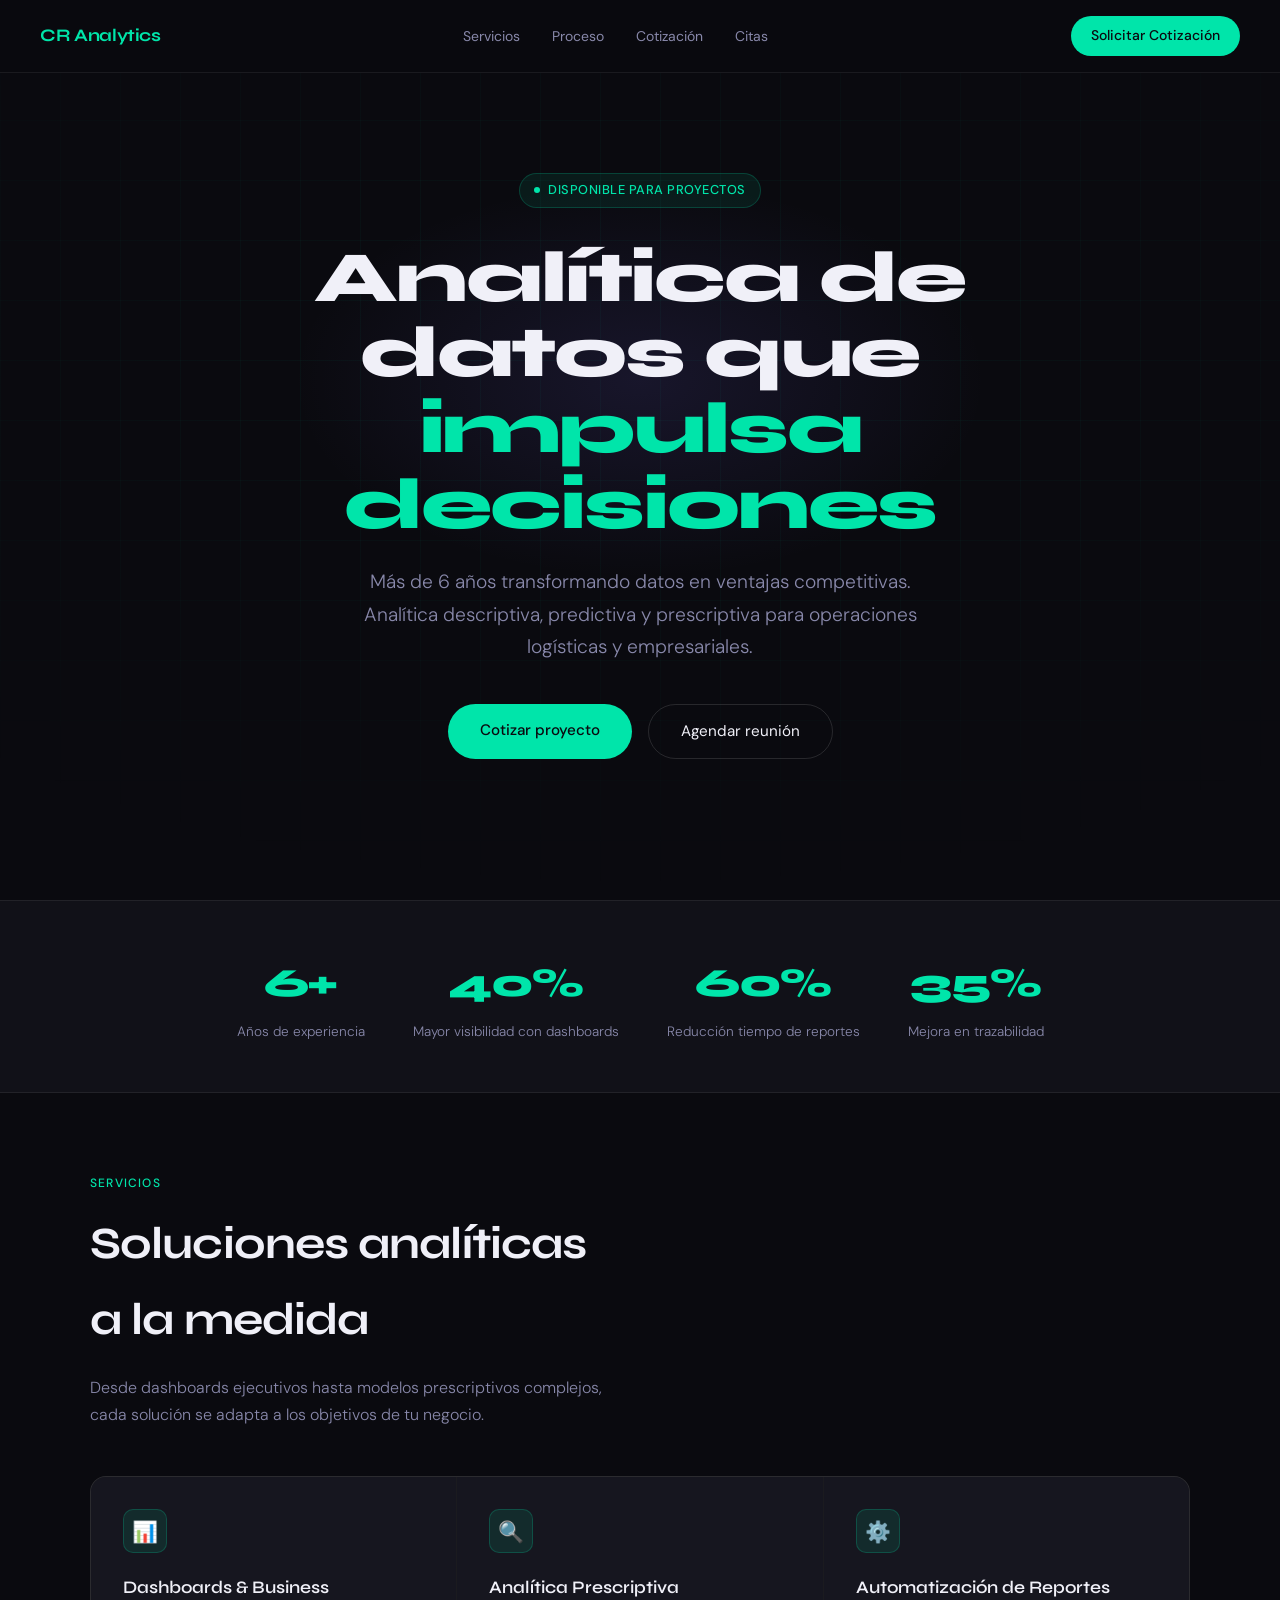
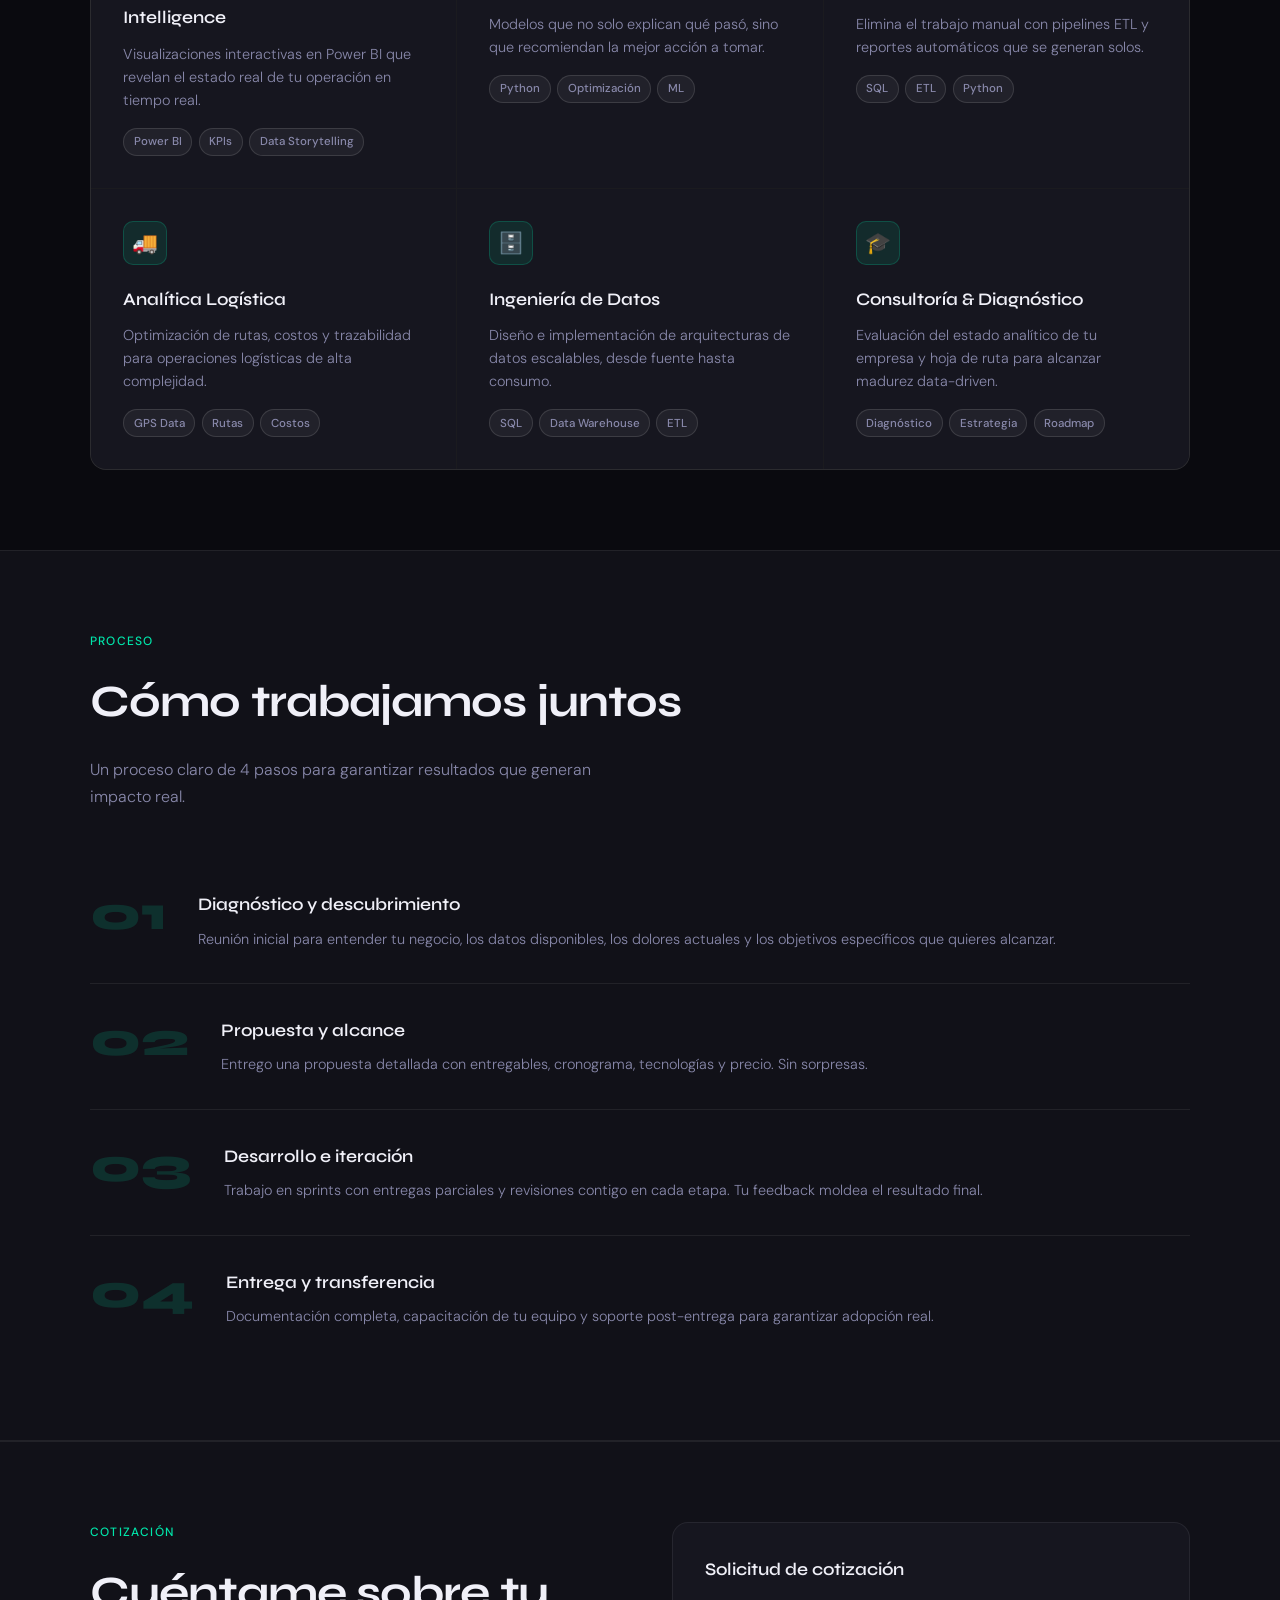
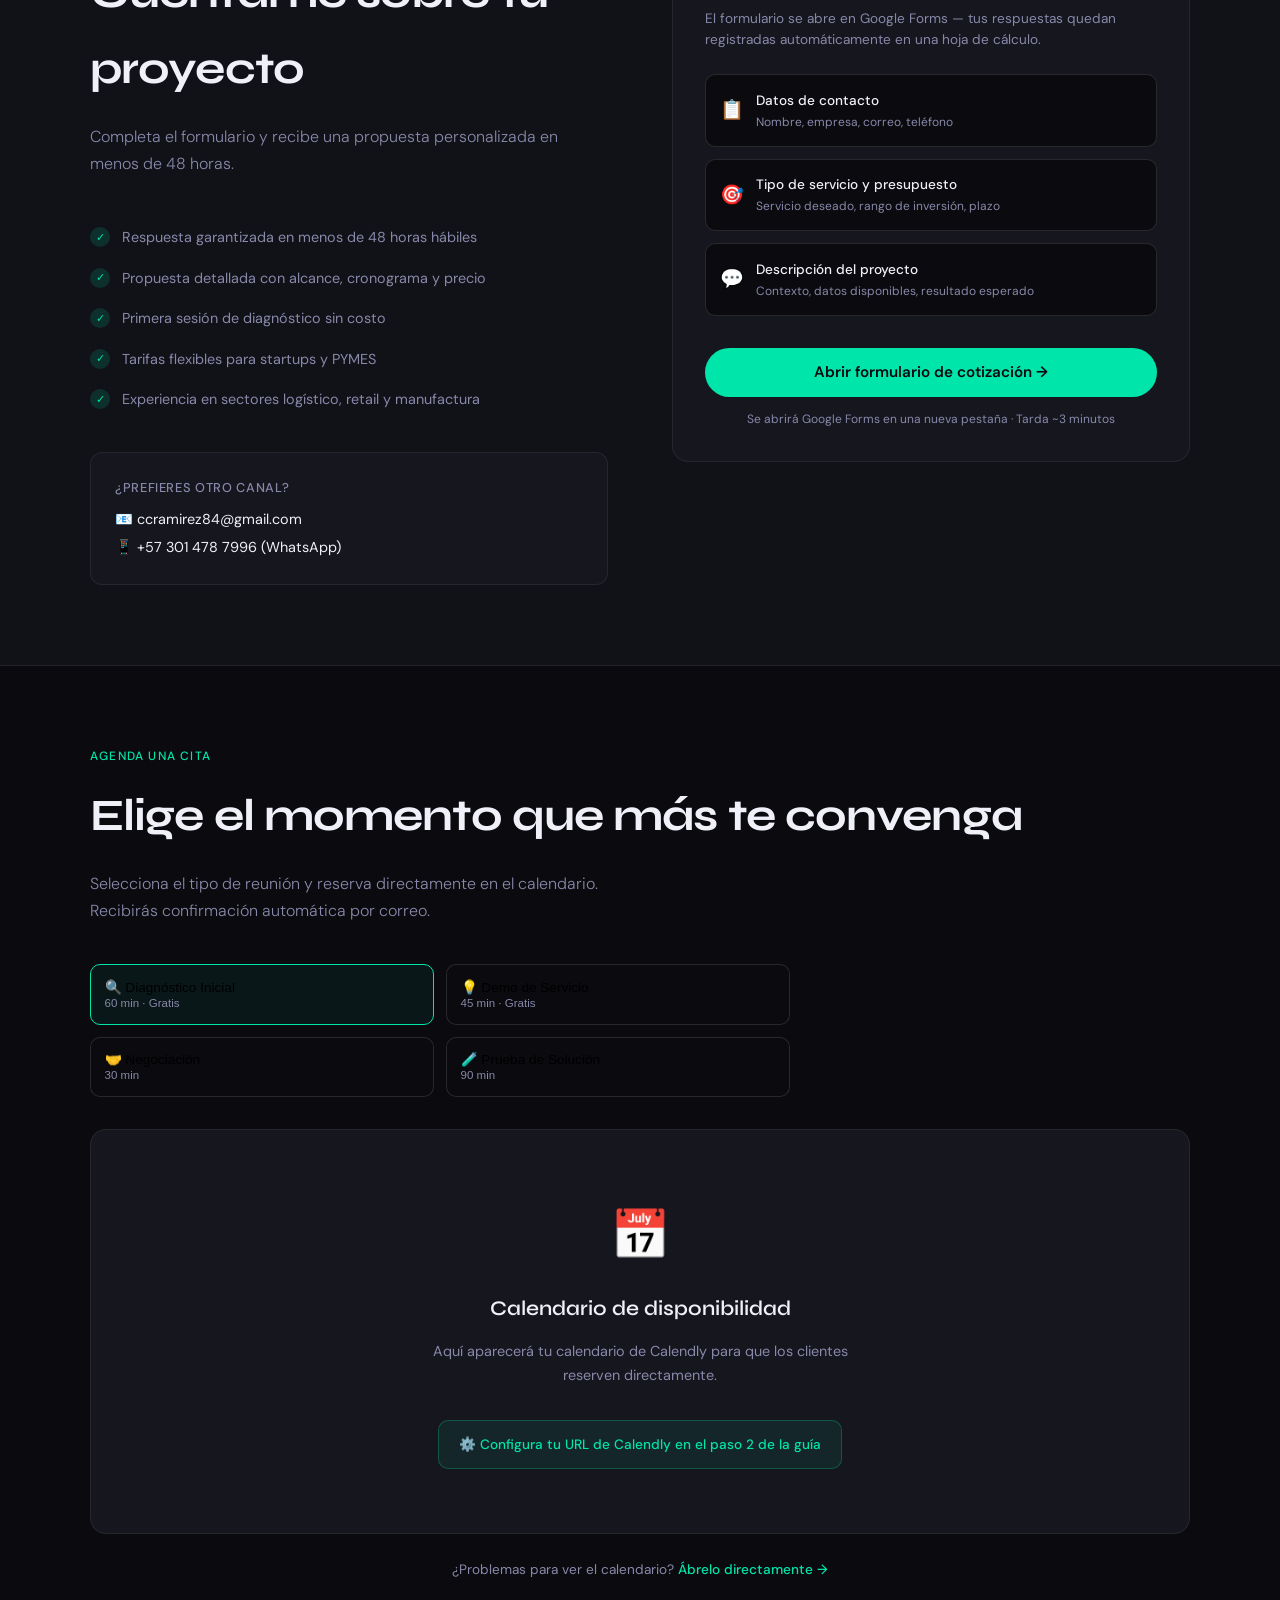
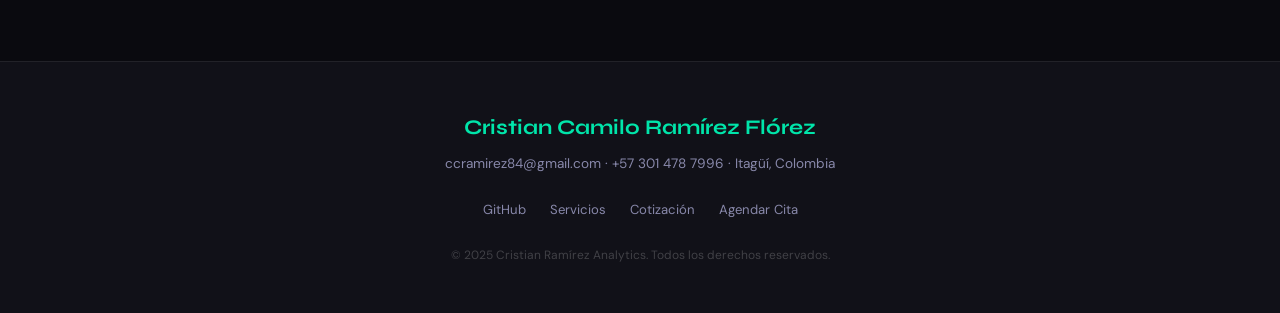
==== commit 21f6494b: "Add files via upload" ====
--- a/index.html
+++ b/index.html
@@ -550,84 +550,55 @@
           <li><span class="benefit-check">✓</span><span>Tarifas flexibles para startups y PYMES</span></li>
           <li><span class="benefit-check">✓</span><span>Experiencia en sectores logístico, retail y manufactura</span></li>
         </ul>
+        <div style="margin-top:2.5rem; padding:1.5rem; background:var(--surface); border:1px solid var(--border); border-radius:12px;">
+          <p style="font-size:0.8rem; color:var(--muted); margin-bottom:0.5rem; letter-spacing:0.05em; text-transform:uppercase; font-weight:500;">¿Prefieres otro canal?</p>
+          <p style="font-size:0.9rem; color:var(--text); margin-bottom:0.25rem;">📧 ccramirez84@gmail.com</p>
+          <p style="font-size:0.9rem; color:var(--text);">📱 +57 301 478 7996 (WhatsApp)</p>
+        </div>
       </div>
 
       <div class="quote-form-card">
         <p class="form-title">Solicitud de cotización</p>
-
-        <!-- This form links to Google Sheets via Apps Script -->
-        <form id="quoteForm" onsubmit="submitQuote(event)">
-          <div class="form-row">
-            <div class="field">
-              <label>Nombre *</label>
-              <input type="text" name="nombre" placeholder="Tu nombre" required>
+        <p style="font-size:0.85rem; color:var(--muted); margin-bottom:1.5rem; line-height:1.5;">El formulario se abre en Google Forms — tus respuestas quedan registradas automáticamente en una hoja de cálculo.</p>
+
+        <!-- Preview card before opening form -->
+        <div id="formPreview">
+          <div style="display:flex; flex-direction:column; gap:0.75rem; margin-bottom:1.5rem;">
+            <div style="display:flex; align-items:center; gap:0.75rem; padding:0.85rem; background:var(--bg); border:1px solid var(--border2); border-radius:10px;">
+              <span style="font-size:1.2rem;">📋</span>
+              <div>
+                <p style="font-size:0.85rem; font-weight:500;">Datos de contacto</p>
+                <p style="font-size:0.75rem; color:var(--muted);">Nombre, empresa, correo, teléfono</p>
+              </div>
             </div>
-            <div class="field">
-              <label>Apellido *</label>
-              <input type="text" name="apellido" placeholder="Tu apellido" required>
+            <div style="display:flex; align-items:center; gap:0.75rem; padding:0.85rem; background:var(--bg); border:1px solid var(--border2); border-radius:10px;">
+              <span style="font-size:1.2rem;">🎯</span>
+              <div>
+                <p style="font-size:0.85rem; font-weight:500;">Tipo de servicio y presupuesto</p>
+                <p style="font-size:0.75rem; color:var(--muted);">Servicio deseado, rango de inversión, plazo</p>
+              </div>
+            </div>
+            <div style="display:flex; align-items:center; gap:0.75rem; padding:0.85rem; background:var(--bg); border:1px solid var(--border2); border-radius:10px;">
+              <span style="font-size:1.2rem;">💬</span>
+              <div>
+                <p style="font-size:0.85rem; font-weight:500;">Descripción del proyecto</p>
+                <p style="font-size:0.75rem; color:var(--muted);">Contexto, datos disponibles, resultado esperado</p>
+              </div>
             </div>
           </div>
-          <div class="field">
-            <label>Correo electrónico *</label>
-            <input type="email" name="email" placeholder="tu@empresa.com" required>
-          </div>
-          <div class="form-row">
-            <div class="field">
-              <label>Empresa</label>
-              <input type="text" name="empresa" placeholder="Nombre de la empresa">
-            </div>
-            <div class="field">
-              <label>Teléfono</label>
-              <input type="tel" name="telefono" placeholder="+57 300 000 0000">
-            </div>
-          </div>
-          <div class="field">
-            <label>Servicio de interés *</label>
-            <select name="servicio" required>
-              <option value="">Selecciona un servicio…</option>
-              <option value="dashboard_bi">Dashboard & Business Intelligence</option>
-              <option value="analitica_prescriptiva">Analítica Prescriptiva</option>
-              <option value="automatizacion_reportes">Automatización de Reportes</option>
-              <option value="analitica_logistica">Analítica Logística</option>
-              <option value="ingenieria_datos">Ingeniería de Datos</option>
-              <option value="consultoria">Consultoría & Diagnóstico</option>
-              <option value="otro">Otro / No sé aún</option>
-            </select>
-          </div>
-          <div class="form-row">
-            <div class="field">
-              <label>Presupuesto estimado</label>
-              <select name="presupuesto">
-                <option value="">Selecciona rango…</option>
-                <option value="menos_500">Menos de $500 USD</option>
-                <option value="500_1500">$500 – $1,500 USD</option>
-                <option value="1500_5000">$1,500 – $5,000 USD</option>
-                <option value="mas_5000">Más de $5,000 USD</option>
-                <option value="por_definir">Por definir</option>
-              </select>
-            </div>
-            <div class="field">
-              <label>Plazo deseado</label>
-              <select name="plazo">
-                <option value="">Selecciona plazo…</option>
-                <option value="urgente">Urgente (menos de 2 semanas)</option>
-                <option value="1_mes">En 1 mes</option>
-                <option value="2_3_meses">2–3 meses</option>
-                <option value="flexible">Flexible</option>
-              </select>
-            </div>
-          </div>
-          <div class="field">
-            <label>Descripción del proyecto *</label>
-            <textarea name="descripcion" placeholder="¿Qué problema quieres resolver? ¿Qué datos tienes disponibles? ¿Cuál es el resultado esperado?" required></textarea>
-          </div>
-
-          <button type="submit" class="submit-btn">Enviar solicitud →</button>
-          <p class="form-note">Al enviar, tu información se registra de forma segura en Google Sheets para gestionar tu solicitud.</p>
-        </form>
-
-        <div class="success-banner" id="quoteSuccess">
-          ✓ ¡Solicitud enviada! Revisa tu correo en las próximas 48 horas.
+
+          <button class="submit-btn" onclick="openGoogleForm()">
+            Abrir formulario de cotización →
+          </button>
+          <p class="form-note" style="margin-top:0.75rem;">Se abrirá Google Forms en una nueva pestaña · Tarda ~3 minutos</p>
+        </div>
+
+        <!-- Shown after clicking -->
+        <div id="formOpened" style="display:none; text-align:center; padding:2rem 0;">
+          <div style="font-size:2.5rem; margin-bottom:1rem;">📬</div>
+          <p style="font-weight:600; margin-bottom:0.5rem;">¡Formulario abierto!</p>
+          <p style="font-size:0.85rem; color:var(--muted); margin-bottom:1.5rem;">Completa el formulario en la pestaña que se abrió. Recibirás confirmación por correo.</p>
+          <button class="btn-ghost" style="font-size:0.85rem; padding:0.6rem 1.5rem;" onclick="reopenForm()">Abrir de nuevo</button>
         </div>
       </div>
     </div>
@@ -637,82 +608,58 @@
 <!-- APPOINTMENTS -->
 <section id="citas">
   <div class="section-inner">
-    <div class="citas-layout">
-      <div>
-        <p class="section-tag">Agenda una cita</p>
-        <h2>Elige el momento que más te convenga</h2>
-        <p class="section-desc">Selecciona el tipo de reunión, elige una fecha disponible y tu horario preferido.</p>
-
-        <!-- Calendar -->
-        <div class="cal-card">
-          <div class="cal-header">
-            <button class="cal-btn" onclick="changeMonth(-1)">‹</button>
-            <span class="cal-month" id="calMonth"></span>
-            <button class="cal-btn" onclick="changeMonth(1)">›</button>
-          </div>
-          <div class="cal-days-header">
-            <span class="cal-day-label">Do</span><span class="cal-day-label">Lu</span>
-            <span class="cal-day-label">Ma</span><span class="cal-day-label">Mi</span>
-            <span class="cal-day-label">Ju</span><span class="cal-day-label">Vi</span>
-            <span class="cal-day-label">Sa</span>
-          </div>
-          <div class="cal-grid" id="calGrid"></div>
-          <div class="time-slots" id="timeSlots" style="display:none;">
-            <p class="slots-title" id="slotsLabel">Horarios disponibles</p>
-            <div class="slots-grid" id="slotsGrid"></div>
-          </div>
-        </div>
-      </div>
-
-      <div class="appointment-form">
-        <p class="form-title" style="margin-bottom:1rem;">Tipo de reunión</p>
-        <div class="appt-type-grid">
-          <button class="appt-type active" onclick="selectApptType(this,'Diagnóstico Inicial','60 min — Gratis')">
-            <span class="appt-type-name">🔍 Diagnóstico</span>
-            <span class="appt-type-dur">60 min · Gratis</span>
-          </button>
-          <button class="appt-type" onclick="selectApptType(this,'Demo de Servicio','45 min — Gratis')">
-            <span class="appt-type-name">💡 Demo de Servicio</span>
-            <span class="appt-type-dur">45 min · Gratis</span>
-          </button>
-          <button class="appt-type" onclick="selectApptType(this,'Reunión de Negociación','30 min')">
-            <span class="appt-type-name">🤝 Negociación</span>
-            <span class="appt-type-dur">30 min</span>
-          </button>
-          <button class="appt-type" onclick="selectApptType(this,'Prueba de Solución','90 min')">
-            <span class="appt-type-name">🧪 Prueba de Solución</span>
-            <span class="appt-type-dur">90 min</span>
-          </button>
-        </div>
-
-        <div class="selected-summary" id="selectedSummary">
-          <p class="summary-label">Cita seleccionada</p>
-          <p class="summary-value" id="summaryText">—</p>
-        </div>
-
-        <form id="apptForm" onsubmit="submitAppt(event)">
-          <div class="field">
-            <label>Nombre completo *</label>
-            <input type="text" name="appt_nombre" placeholder="Tu nombre completo" required>
-          </div>
-          <div class="field">
-            <label>Correo electrónico *</label>
-            <input type="email" name="appt_email" placeholder="tu@correo.com" required>
-          </div>
-          <div class="field">
-            <label>Empresa (opcional)</label>
-            <input type="text" name="appt_empresa" placeholder="Nombre de tu empresa">
-          </div>
-          <div class="field">
-            <label>Notas adicionales</label>
-            <textarea name="appt_notas" placeholder="¿Hay algo específico que quieras abordar en la reunión?" style="min-height:70px;"></textarea>
-          </div>
-          <button type="submit" class="submit-btn">Confirmar cita →</button>
-        </form>
-        <div class="success-banner" id="apptSuccess">
-          ✓ ¡Cita confirmada! Recibirás un correo con los detalles y el enlace de la reunión.
-        </div>
-      </div>
+    <p class="section-tag">Agenda una cita</p>
+    <h2>Elige el momento que más te convenga</h2>
+    <p class="section-desc" style="margin-bottom:2.5rem;">Selecciona el tipo de reunión y reserva directamente en el calendario. Recibirás confirmación automática por correo.</p>
+
+    <!-- Meeting type selector -->
+    <div class="appt-type-grid" style="max-width:700px; margin-bottom:2rem;">
+      <button class="appt-type active" onclick="selectMeetingType(this,'diagnostico')">
+        <span class="appt-type-name">🔍 Diagnóstico Inicial</span>
+        <span class="appt-type-dur">60 min · Gratis</span>
+      </button>
+      <button class="appt-type" onclick="selectMeetingType(this,'demo')">
+        <span class="appt-type-name">💡 Demo de Servicio</span>
+        <span class="appt-type-dur">45 min · Gratis</span>
+      </button>
+      <button class="appt-type" onclick="selectMeetingType(this,'negociacion')">
+        <span class="appt-type-name">🤝 Negociación</span>
+        <span class="appt-type-dur">30 min</span>
+      </button>
+      <button class="appt-type" onclick="selectMeetingType(this,'prueba')">
+        <span class="appt-type-name">🧪 Prueba de Solución</span>
+        <span class="appt-type-dur">90 min</span>
+      </button>
+    </div>
+
+    <!-- Calendly inline embed -->
+    <div style="background:var(--surface); border:1px solid var(--border); border-radius:16px; overflow:hidden;">
+
+      <!-- Placeholder shown until Calendly URL is configured -->
+      <div id="calendlyPlaceholder" style="padding:4rem 2rem; text-align:center;">
+        <div style="font-size:3rem; margin-bottom:1rem;">📅</div>
+        <p style="font-family:var(--font-head); font-size:1.3rem; font-weight:600; margin-bottom:0.75rem;">Calendario de disponibilidad</p>
+        <p style="font-size:0.9rem; color:var(--muted); max-width:420px; margin:0 auto 2rem;">Aquí aparecerá tu calendario de Calendly para que los clientes reserven directamente.</p>
+        <div style="display:inline-flex; align-items:center; gap:0.6rem; background:rgba(0,229,170,0.08); border:1px solid rgba(0,229,170,0.25); border-radius:10px; padding:0.75rem 1.25rem;">
+          <span style="color:var(--accent); font-size:0.85rem; font-weight:500;">⚙️ Configura tu URL de Calendly en el paso 2 de la guía</span>
+        </div>
+      </div>
+
+      <!-- Calendly embed — se activa al pegar la URL real -->
+      <div id="calendlyWidget" style="display:none; min-height:650px;"
+           class="calendly-inline-widget"
+           data-url="CALENDLY_URL_AQUI"
+           style="min-width:320px;height:650px;">
+      </div>
+
+    </div>
+
+    <!-- Direct link fallback -->
+    <div style="margin-top:1.5rem; text-align:center;">
+      <p style="font-size:0.85rem; color:var(--muted);">¿Problemas para ver el calendario?
+        <a id="calendlyDirectLink" href="https://calendly.com/TU-USUARIO" target="_blank"
+           style="color:var(--accent); text-decoration:none; font-weight:500;"> Ábrelo directamente →</a>
+      </p>
     </div>
   </div>
 </section>
@@ -731,206 +678,95 @@
 </footer>
 
 <script>
-/* ─── CALENDAR ─── */
-let currentDate = new Date();
-let selectedDate = null;
-let selectedSlot = null;
-let selectedApptName = 'Diagnóstico Inicial';
-
-const months = ['Enero','Febrero','Marzo','Abril','Mayo','Junio','Julio','Agosto','Septiembre','Octubre','Noviembre','Diciembre'];
-const today = new Date();
-today.setHours(0,0,0,0);
-
-function changeMonth(dir) {
-  currentDate = new Date(currentDate.getFullYear(), currentDate.getMonth() + dir, 1);
-  renderCalendar();
+/* ══════════════════════════════════════════════
+   CONFIGURACIÓN — Pega aquí tus URLs reales
+   ══════════════════════════════════════════════ */
+
+// PASO 1: Pega aquí la URL de tu Google Form
+// Ejemplo: 'https://docs.google.com/forms/d/e/1FAIpQLSc.../viewform'
+const GOOGLE_FORM_URL = 'TU_GOOGLE_FORM_URL_AQUI';
+
+// PASO 2: Pega aquí tu usuario de Calendly
+// Ejemplo: 'https://calendly.com/ccramirez84'
+const CALENDLY_BASE_URL = 'https://calendly.com/TU-USUARIO';
+
+// URLs por tipo de reunión (créalas en Calendly > Event Types)
+const CALENDLY_URLS = {
+  diagnostico: CALENDLY_BASE_URL + '/diagnostico-inicial',
+  demo:        CALENDLY_BASE_URL + '/demo-servicio',
+  negociacion: CALENDLY_BASE_URL + '/negociacion',
+  prueba:      CALENDLY_BASE_URL + '/prueba-solucion'
+};
+
+/* ══════════════════════════════════════════════
+   GOOGLE FORM
+   ══════════════════════════════════════════════ */
+function openGoogleForm() {
+    const url = GOOGLE_FORM_URL !== 'https://forms.gle/nqgKZR4V33YRk1EBA'
+    ? GOOGLE_FORM_URL
+    : 'https://docs.google.com/forms'; // fallback a Google Forms home
+  window.open(url, '_blank');
+  document.getElementById('formPreview').style.display = 'none';
+  document.getElementById('formOpened').style.display = 'block';
 }
 
-function renderCalendar() {
-  const year = currentDate.getFullYear();
-  const month = currentDate.getMonth();
-  document.getElementById('calMonth').textContent = `${months[month]} ${year}`;
-
-  const firstDay = new Date(year, month, 1).getDay();
-  const daysInMonth = new Date(year, month + 1, 0).getDate();
-
-  const grid = document.getElementById('calGrid');
-  grid.innerHTML = '';
-
-  // empty cells
-  for (let i = 0; i < firstDay; i++) {
-    const cell = document.createElement('div');
-    cell.className = 'cal-cell empty';
-    grid.appendChild(cell);
-  }
-
-  for (let d = 1; d <= daysInMonth; d++) {
-    const cell = document.createElement('div');
-    const cellDate = new Date(year, month, d);
-    cellDate.setHours(0,0,0,0);
-    const dow = cellDate.getDay();
-
-    let classes = 'cal-cell';
-    const isPast = cellDate < today;
-    const isToday = cellDate.getTime() === today.getTime();
-    const isWeekend = dow === 0 || dow === 6;
-
-    if (isPast) classes += ' past';
-    if (isToday) classes += ' today';
-    if (!isPast && !isWeekend) classes += ' has-avail';
-    if (selectedDate && cellDate.getTime() === selectedDate.getTime()) classes += ' selected';
-
-    cell.className = classes;
-    cell.textContent = d;
-
-    if (!isPast && !isWeekend) {
-      cell.addEventListener('click', () => selectDate(cellDate, cell));
-    }
-    grid.appendChild(cell);
-  }
+function reopenForm() {
+    const url = GOOGLE_FORM_URL !== 'https://forms.gle/nqgKZR4V33YRk1EBA'
+    ? GOOGLE_FORM_URL : 'https://docs.google.com/forms';
+  window.open(url, '_blank');
 }
 
-const SLOTS = ['9:00 AM','10:00 AM','11:00 AM','2:00 PM','3:00 PM','4:00 PM'];
-const UNAVAILABLE = [1, 4]; // indices
-
-function selectDate(date, cell) {
-  document.querySelectorAll('.cal-cell.selected').forEach(c => c.classList.remove('selected'));
-  cell.classList.add('selected');
-  selectedDate = date;
-  selectedSlot = null;
-
-  const label = document.getElementById('slotsLabel');
-  const options = { weekday:'long', day:'numeric', month:'long' };
-  label.textContent = `Horarios para ${date.toLocaleDateString('es-CO', options)}`;
-
-  const slotsGrid = document.getElementById('slotsGrid');
-  slotsGrid.innerHTML = '';
-  SLOTS.forEach((s, i) => {
-    const btn = document.createElement('button');
-    btn.className = 'slot' + (UNAVAILABLE.includes(i) ? ' unavailable' : '');
-    btn.textContent = s;
-    btn.type = 'button';
-    if (!UNAVAILABLE.includes(i)) {
-      btn.addEventListener('click', () => {
-        document.querySelectorAll('.slot.selected-slot').forEach(b => b.classList.remove('selected-slot'));
-        btn.classList.add('selected-slot');
-        selectedSlot = s;
-        updateSummary();
-      });
-    }
-    slotsGrid.appendChild(btn);
-  });
-
-  document.getElementById('timeSlots').style.display = 'block';
-}
-
-function selectApptType(el, name, dur) {
+/* ══════════════════════════════════════════════
+   CALENDLY
+   ══════════════════════════════════════════════ */
+let currentMeetingType = 'diagnostico';
+
+function selectMeetingType(el, type) {
   document.querySelectorAll('.appt-type').forEach(b => b.classList.remove('active'));
   el.classList.add('active');
-  selectedApptName = name;
-  updateSummary();
+  currentMeetingType = type;
+  loadCalendly(type);
 }
 
-function updateSummary() {
-  const summary = document.getElementById('selectedSummary');
-  const text = document.getElementById('summaryText');
-  if (selectedDate && selectedSlot) {
-    const options = { weekday:'long', day:'numeric', month:'long' };
-    text.textContent = `${selectedApptName} · ${selectedDate.toLocaleDateString('es-CO', options)} · ${selectedSlot}`;
-    summary.classList.add('visible');
+function loadCalendly(type) {
+  const url = CALENDLY_URLS[type];
+  const widget = document.getElementById('calendlyWidget');
+  const placeholder = document.getElementById('calendlyPlaceholder');
+  const directLink = document.getElementById('calendlyDirectLink');
+
+  // Update direct link
+  directLink.href = url;
+
+  if (CALENDLY_BASE_URL === 'https://calendly.com/TU-USUARIO') {
+    // Not configured yet — keep placeholder visible
+    return;
+  }
+
+  // Hide placeholder, show widget
+  placeholder.style.display = 'none';
+  widget.style.display = 'block';
+  widget.setAttribute('data-url', url + '?hide_gdpr_banner=1&background_color=16161f&text_color=f0f0f8&primary_color=00e5aa');
+
+  // Load Calendly script if not already loaded
+  if (!window.Calendly) {
+    const script = document.createElement('script');
+    script.src = 'https://assets.calendly.com/assets/external/widget.js';
+    script.onload = () => Calendly.initInlineWidgets();
+    document.head.appendChild(script);
+
+    const css = document.createElement('link');
+    css.rel = 'stylesheet';
+    css.href = 'https://assets.calendly.com/assets/external/widget.css';
+    document.head.appendChild(css);
+  } else {
+    Calendly.initInlineWidgets();
   }
 }
 
-renderCalendar();
-
-/* ─── GOOGLE SHEETS INTEGRATION ─── */
-// Replace this URL with your Google Apps Script Web App URL
-// 1. Create a Google Sheet
-// 2. Go to Extensions > Apps Script
-// 3. Deploy as Web App and paste the URL below
-const SHEETS_URL = 'https://script.google.com/macros/s/YOUR_SCRIPT_ID_HERE/exec';
-
-async function submitQuote(e) {
-  e.preventDefault();
-  const form = e.target;
-  const btn = form.querySelector('.submit-btn');
-  btn.textContent = 'Enviando…';
-  btn.disabled = true;
-
-  const data = {
-    tipo: 'cotizacion',
-    fecha: new Date().toLocaleString('es-CO'),
-    nombre: form.nombre.value,
-    apellido: form.apellido.value,
-    email: form.email.value,
-    empresa: form.empresa.value,
-    telefono: form.telefono.value,
-    servicio: form.servicio.value,
-    presupuesto: form.presupuesto.value,
-    plazo: form.plazo.value,
-    descripcion: form.descripcion.value
-  };
-
-  try {
-    // Send to Google Sheets via Apps Script
-    await fetch(SHEETS_URL, {
-      method: 'POST',
-      mode: 'no-cors',
-      headers: { 'Content-Type': 'application/json' },
-      body: JSON.stringify(data)
-    });
-    form.style.display = 'none';
-    document.getElementById('quoteSuccess').style.display = 'block';
-  } catch (err) {
-    // Fallback: open Google Form directly
-    const gFormUrl = 'https://docs.google.com/forms/d/YOUR_GOOGLE_FORM_ID/viewform';
-    btn.textContent = 'Enviar solicitud →';
-    btn.disabled = false;
-    alert('Por favor completa el formulario en la ventana que se abrirá.');
-    window.open(gFormUrl, '_blank');
-  }
-}
-
-async function submitAppt(e) {
-  e.preventDefault();
-  if (!selectedDate || !selectedSlot) {
-    alert('Por favor selecciona una fecha y hora en el calendario.');
-    return;
-  }
-  const form = e.target;
-  const btn = form.querySelector('.submit-btn');
-  btn.textContent = 'Confirmando…';
-  btn.disabled = true;
-
-  const options = { weekday:'long', day:'numeric', month:'long' };
-  const data = {
-    tipo: 'cita',
-    fecha_registro: new Date().toLocaleString('es-CO'),
-    tipo_reunion: selectedApptName,
-    fecha_cita: selectedDate.toLocaleDateString('es-CO', options),
-    hora_cita: selectedSlot,
-    nombre: form.appt_nombre.value,
-    email: form.appt_email.value,
-    empresa: form.appt_empresa.value,
-    notas: form.appt_notas.value
-  };
-
-  try {
-    await fetch(SHEETS_URL, {
-      method: 'POST',
-      mode: 'no-cors',
-      headers: { 'Content-Type': 'application/json' },
-      body: JSON.stringify(data)
-    });
-    form.style.display = 'none';
-    document.getElementById('selectedSummary').style.display = 'none';
-    document.getElementById('apptSuccess').style.display = 'block';
-  } catch (err) {
-    btn.textContent = 'Confirmar cita →';
-    btn.disabled = false;
-    alert('Error al enviar. Intenta de nuevo o escríbenos directamente a ccramirez84@gmail.com');
-  }
-}
+// Init on load
+window.addEventListener('DOMContentLoaded', () => {
+  loadCalendly('diagnostico');
+});
 </script>
 </body>
 </html>
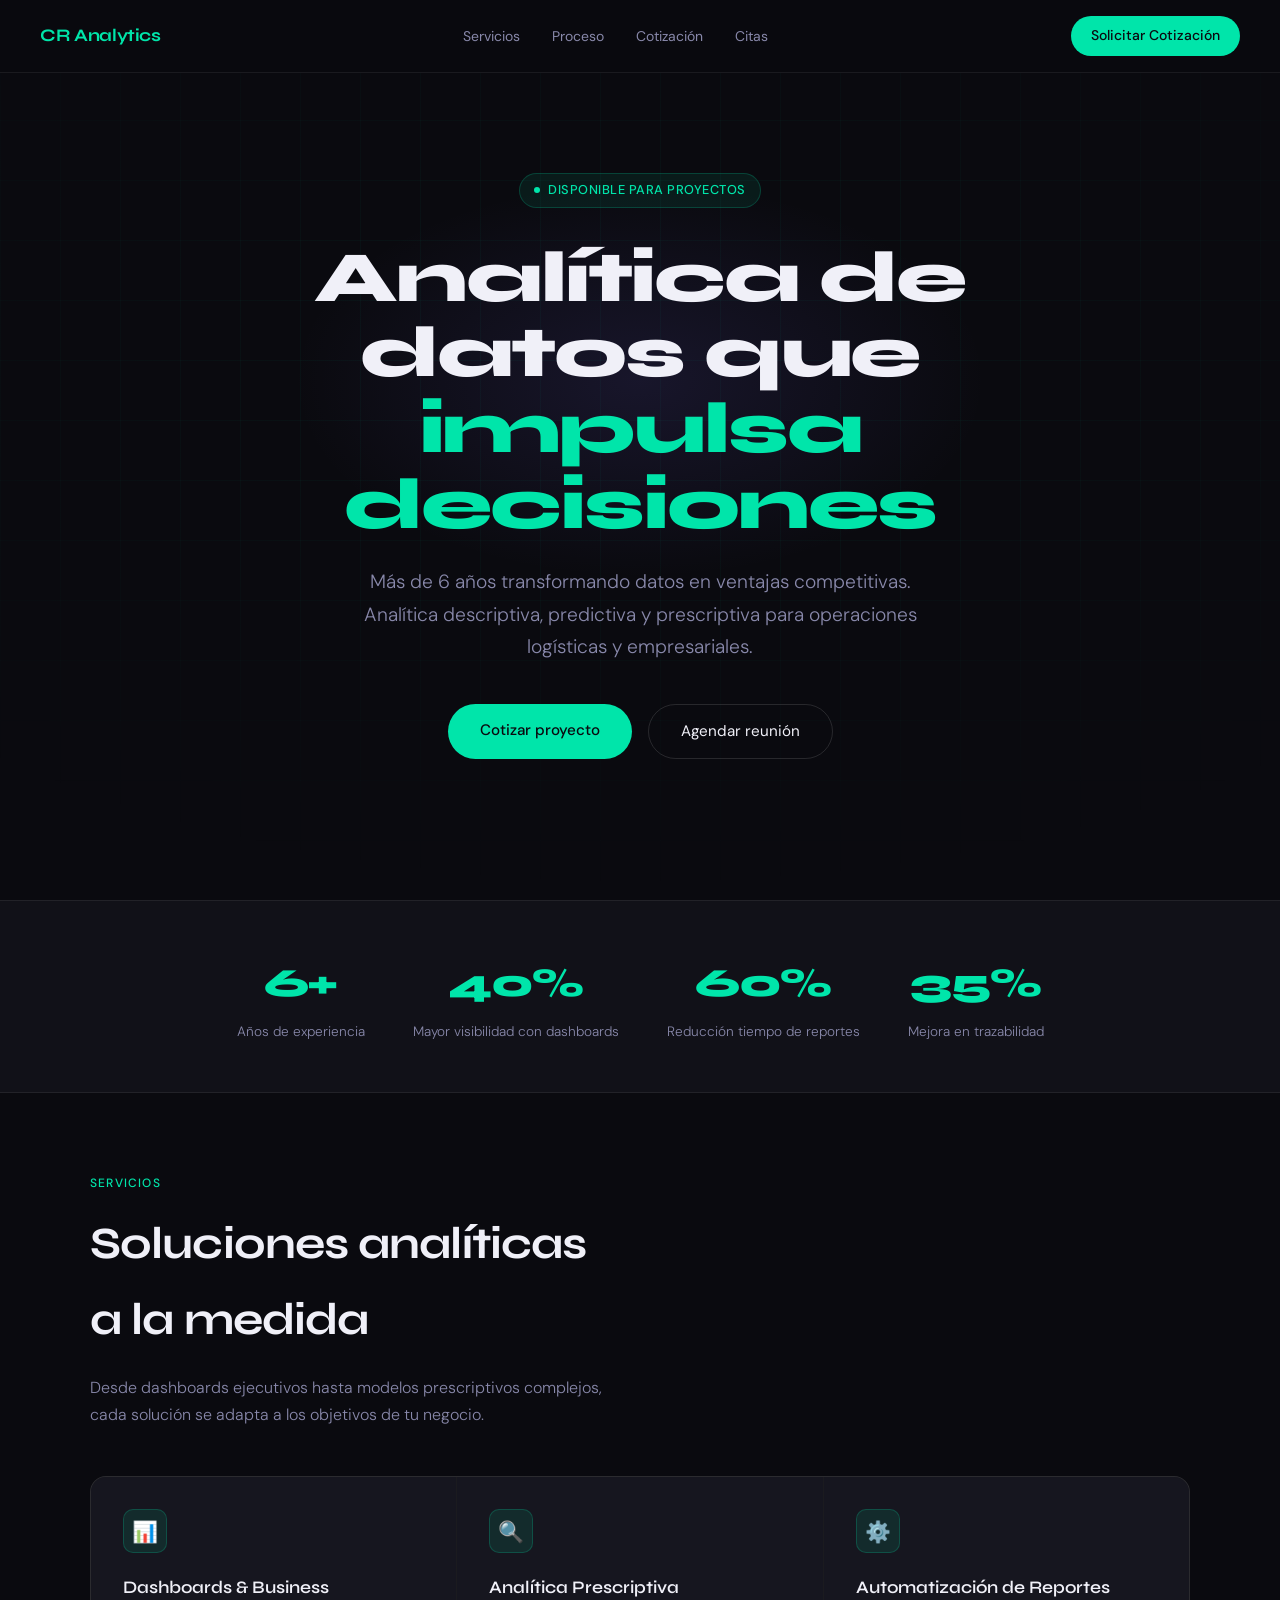
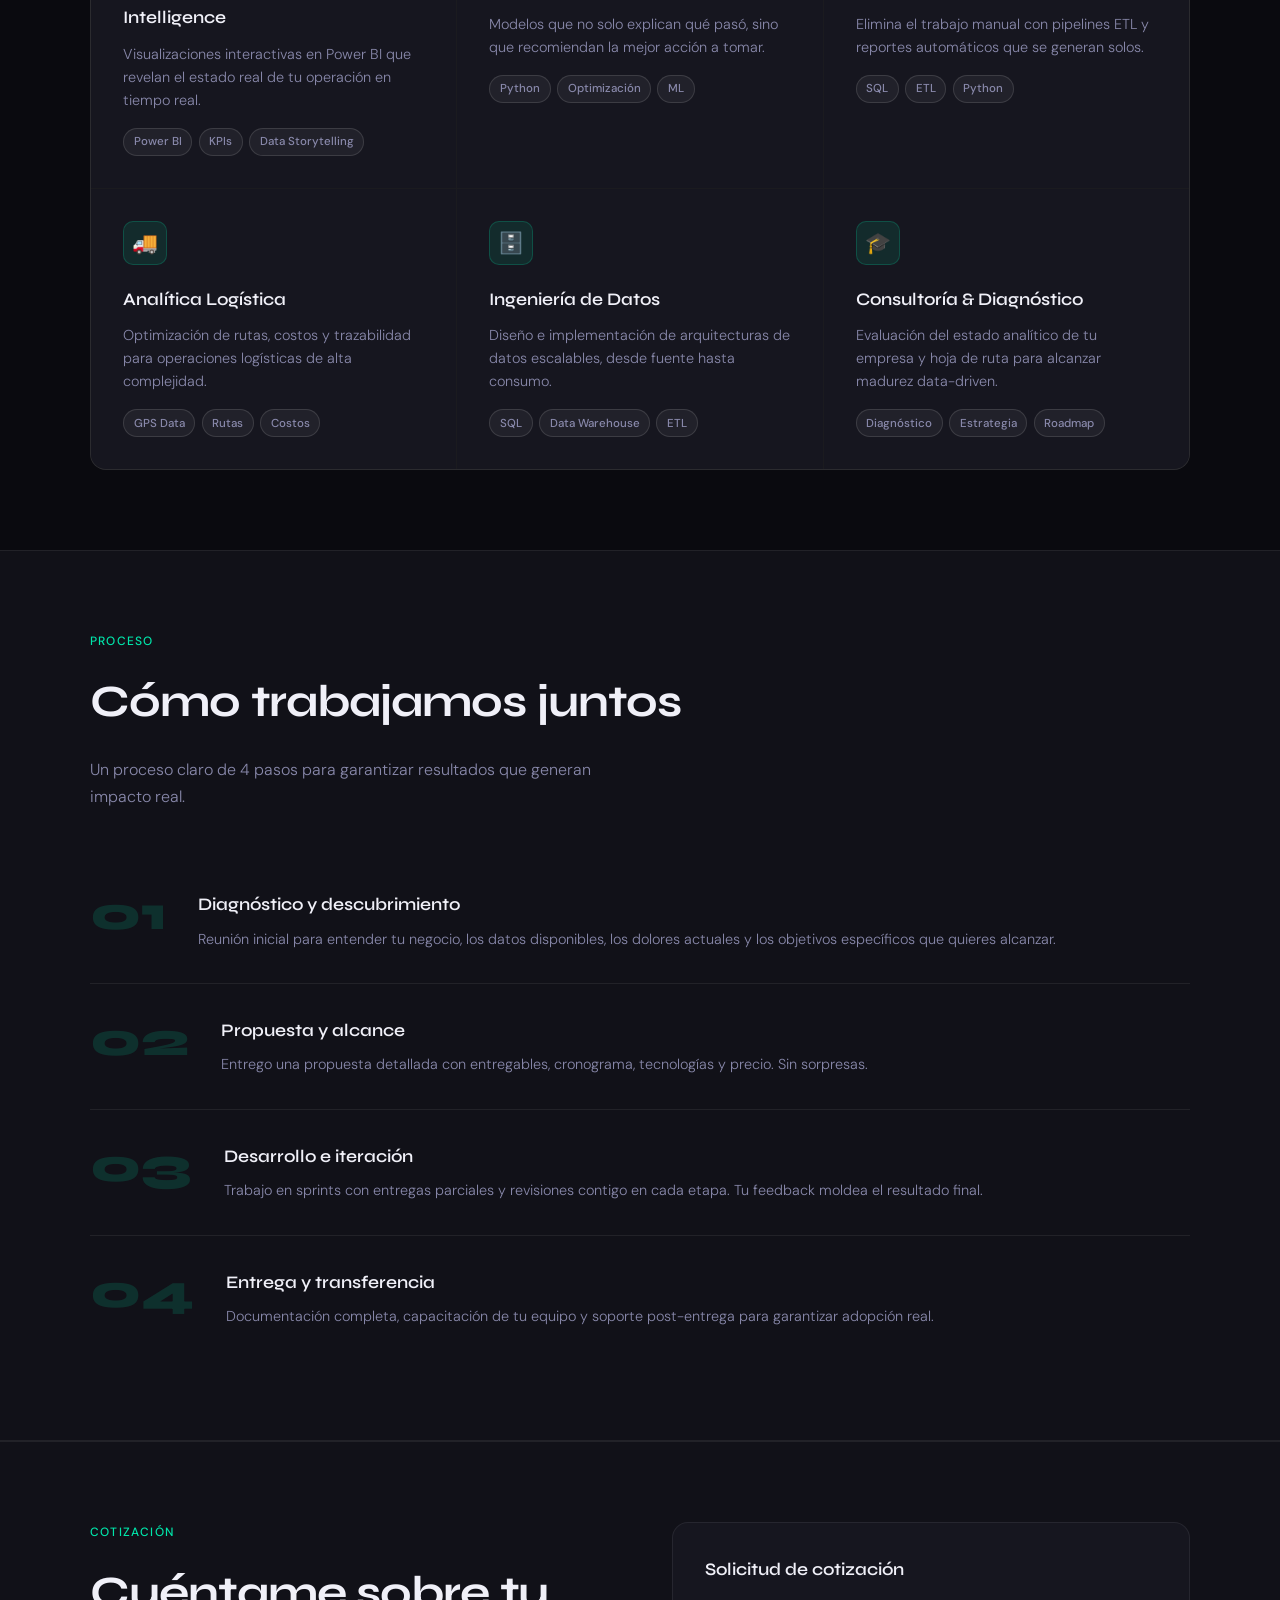
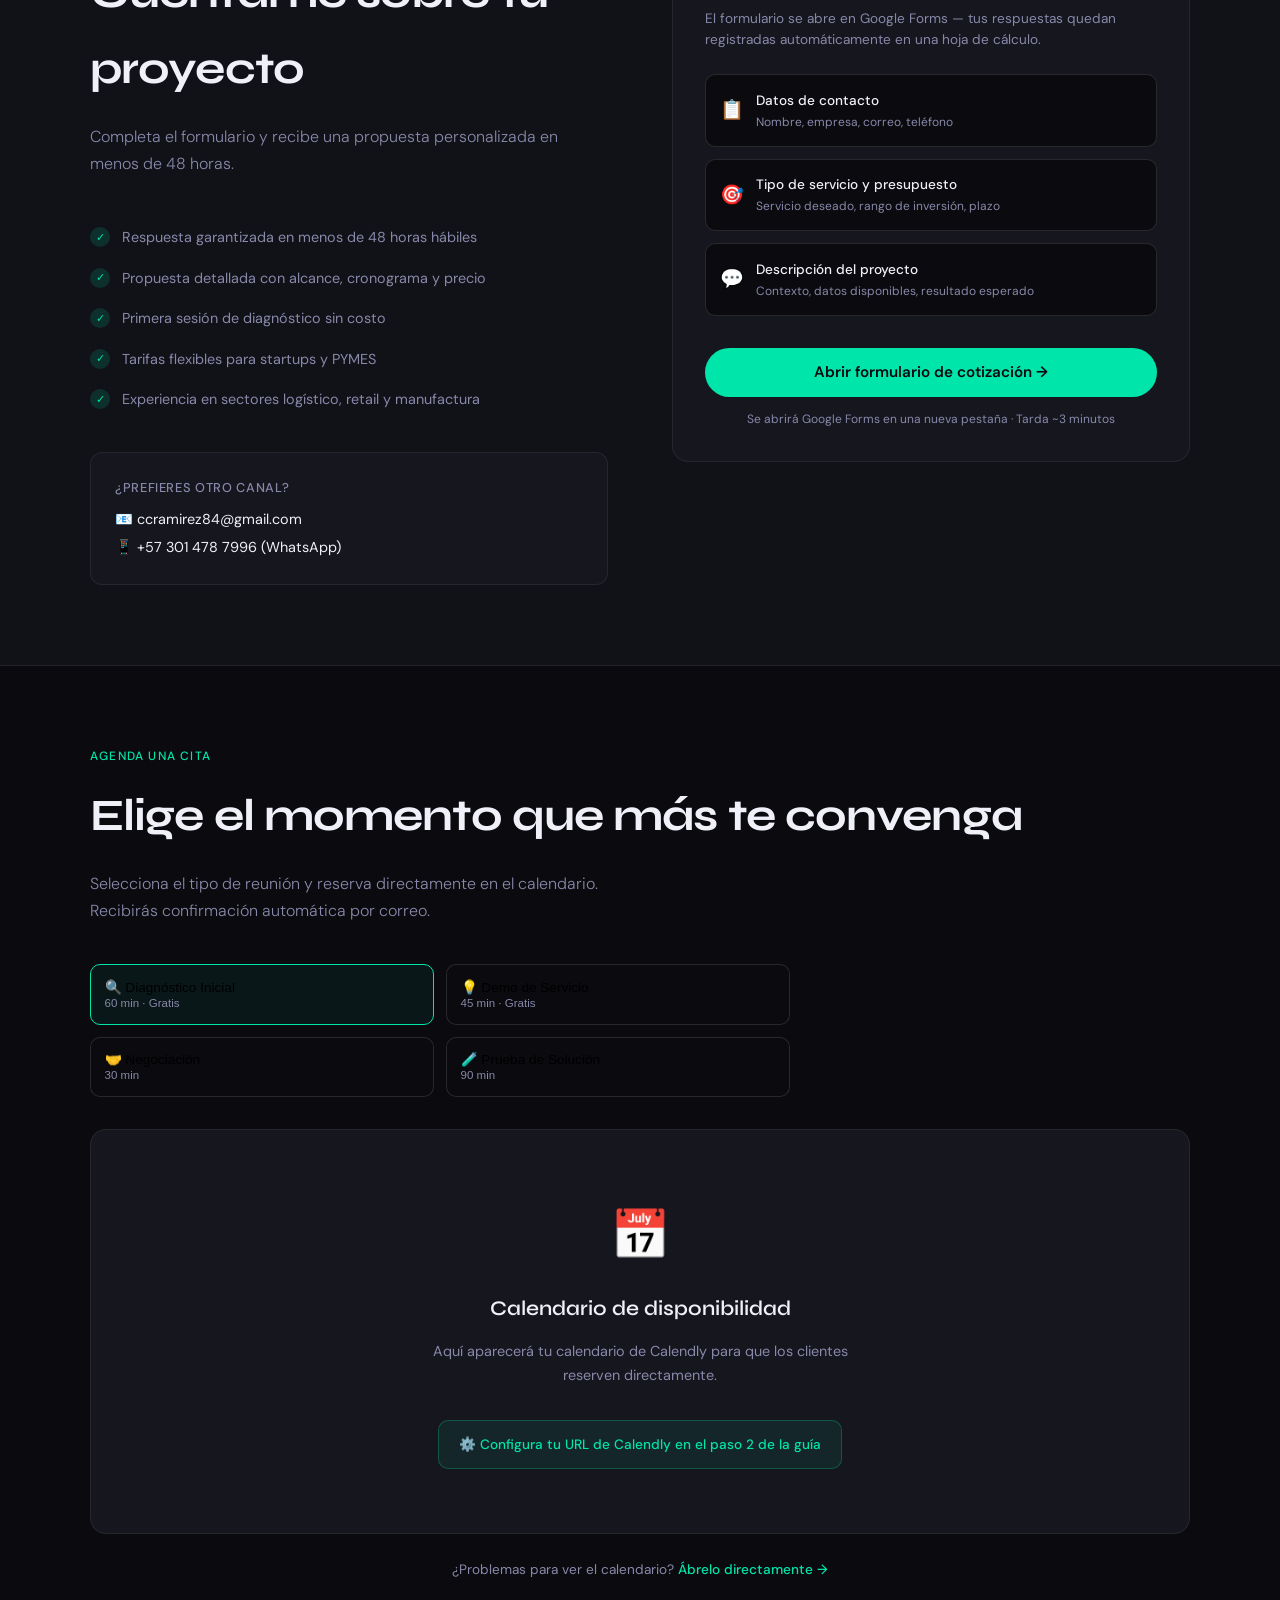
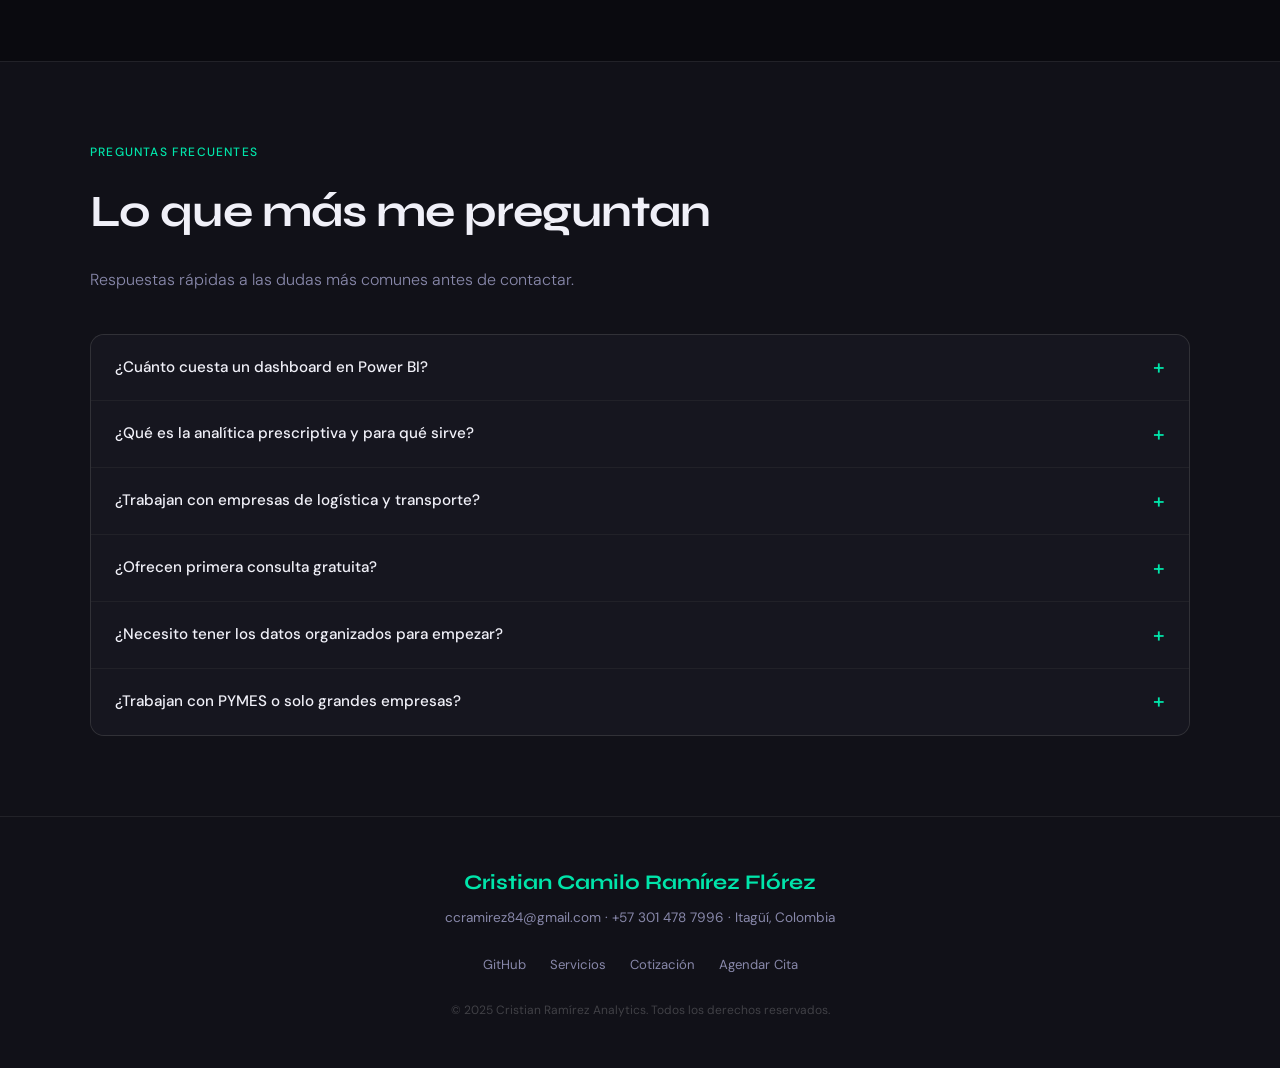
==== commit 4417990b: "Add files via upload" ====
--- a/index.html
+++ b/index.html
@@ -3,7 +3,181 @@
 <head>
 <meta charset="UTF-8">
 <meta name="viewport" content="width=device-width, initial-scale=1.0">
-<title>Cristian Ramírez | Analítica Prescriptiva & BI</title>
+
+<!-- ═══ SEO PRIMARIO ═══ -->
+<title>Analista de Datos Colombia | Power BI · Python · SQL | Cristian Ramírez</title>
+<meta name="description" content="Consultor en analítica de datos, Business Intelligence y automatización en Colombia. Dashboards Power BI, analítica prescriptiva, ETL y modelos predictivos para empresas logísticas y PYMES. +6 años de experiencia.">
+<meta name="keywords" content="analista de datos Colombia, consultor Business Intelligence, Power BI Colombia, analítica prescriptiva, dashboards Power BI, automatización reportes, ETL Python SQL, analítica logística, ciencia de datos Colombia, consultor BI Medellín, Itagüí, data analyst freelance Colombia">
+<meta name="author" content="Cristian Camilo Ramírez Flórez">
+<meta name="robots" content="index, follow, max-snippet:-1, max-image-preview:large, max-video-preview:-1">
+<link rel="canonical" href="https://ccramirez84.github.io/">
+
+<!-- ═══ OPEN GRAPH (Facebook, LinkedIn, WhatsApp) ═══ -->
+<meta property="og:type" content="website">
+<meta property="og:url" content="https://ccramirez84.github.io/">
+<meta property="og:title" content="Analista de Datos & BI en Colombia | Cristian Ramírez">
+<meta property="og:description" content="Dashboards Power BI, analítica prescriptiva, automatización de reportes y modelos predictivos. +6 años optimizando operaciones con datos. Cotiza tu proyecto hoy.">
+<meta property="og:locale" content="es_CO">
+<meta property="og:site_name" content="CR Analytics">
+
+<!-- ═══ TWITTER CARD ═══ -->
+<meta name="twitter:card" content="summary_large_image">
+<meta name="twitter:title" content="Analista de Datos & BI en Colombia | Cristian Ramírez">
+<meta name="twitter:description" content="Dashboards Power BI, analítica prescriptiva y automatización de reportes para empresas en Colombia. Cotiza tu proyecto.">
+
+<!-- ═══ GEO (búsquedas locales Colombia) ═══ -->
+<meta name="geo.region" content="CO-ANT">
+<meta name="geo.placename" content="Itagüí, Antioquia, Colombia">
+<meta name="geo.position" content="6.1845;-75.5990">
+<meta name="ICBM" content="6.1845, -75.5990">
+
+<!-- ═══ SCHEMA.ORG — Datos estructurados para Google ═══ -->
+<script type="application/ld+json">
+{
+  "@context": "https://schema.org",
+  "@graph": [
+    {
+      "@type": "Person",
+      "@id": "https://ccramirez84.github.io/#person",
+      "name": "Cristian Camilo Ramírez Flórez",
+      "jobTitle": "Analista de Datos y Consultor Business Intelligence",
+      "description": "Analista de datos con más de 6 años de experiencia en analítica descriptiva, predictiva y prescriptiva. Especialista en Power BI, Python, SQL y automatización de reportes para operaciones logísticas y empresariales.",
+      "url": "https://ccramirez84.github.io/",
+      "email": "ccramirez84@gmail.com",
+      "telephone": "+573014787996",
+      "address": {
+        "@type": "PostalAddress",
+        "addressLocality": "Itagüí",
+        "addressRegion": "Antioquia",
+        "addressCountry": "CO"
+      },
+      "sameAs": ["https://github.com/ccramirez84"],
+      "knowsAbout": ["Power BI","Business Intelligence","Python","SQL","ETL","Analítica Prescriptiva","Machine Learning","Data Warehousing","Logística","KPIs"]
+    },
+    {
+      "@type": "ProfessionalService",
+      "@id": "https://ccramirez84.github.io/#business",
+      "name": "CR Analytics — Cristian Ramírez",
+      "description": "Servicios de analítica de datos, Business Intelligence, automatización de reportes y consultoría data-driven para empresas en Colombia.",
+      "url": "https://ccramirez84.github.io/",
+      "telephone": "+573014787996",
+      "email": "ccramirez84@gmail.com",
+      "founder": {"@id": "https://ccramirez84.github.io/#person"},
+      "areaServed": {"@type": "Country", "name": "Colombia"},
+      "address": {
+        "@type": "PostalAddress",
+        "addressLocality": "Itagüí",
+        "addressRegion": "Antioquia",
+        "addressCountry": "CO"
+      },
+      "priceRange": "$$",
+      "hasOfferCatalog": {
+        "@type": "OfferCatalog",
+        "name": "Servicios de Analítica de Datos",
+        "itemListElement": [
+          {
+            "@type": "Offer",
+            "itemOffered": {
+              "@type": "Service",
+              "name": "Dashboards y Business Intelligence en Power BI",
+              "description": "Visualizaciones interactivas en Power BI con KPIs, seguimiento de operaciones y data storytelling para toma de decisiones."
+            }
+          },
+          {
+            "@type": "Offer",
+            "itemOffered": {
+              "@type": "Service",
+              "name": "Analítica Prescriptiva",
+              "description": "Modelos que recomiendan la mejor acción a tomar usando Python, optimización matemática y machine learning."
+            }
+          },
+          {
+            "@type": "Offer",
+            "itemOffered": {
+              "@type": "Service",
+              "name": "Automatización de Reportes",
+              "description": "Eliminación de trabajo manual con pipelines ETL y reportes automáticos en SQL y Python."
+            }
+          },
+          {
+            "@type": "Offer",
+            "itemOffered": {
+              "@type": "Service",
+              "name": "Analítica Logística",
+              "description": "Optimización de rutas, reducción de costos de transporte y mejora de trazabilidad con datos GPS y operativos."
+            }
+          },
+          {
+            "@type": "Offer",
+            "itemOffered": {
+              "@type": "Service",
+              "name": "Ingeniería de Datos",
+              "description": "Diseño de arquitecturas de datos, data warehouses y pipelines ETL escalables."
+            }
+          },
+          {
+            "@type": "Offer",
+            "itemOffered": {
+              "@type": "Service",
+              "name": "Consultoría y Diagnóstico Data-Driven",
+              "description": "Evaluación del estado analítico de la empresa y hoja de ruta para alcanzar madurez en datos."
+            }
+          }
+        ]
+      }
+    },
+    {
+      "@type": "WebSite",
+      "@id": "https://ccramirez84.github.io/#website",
+      "url": "https://ccramirez84.github.io/",
+      "name": "CR Analytics | Analista de Datos Colombia",
+      "description": "Servicios de analítica de datos, Power BI, Python y SQL para empresas en Colombia.",
+      "inLanguage": "es-CO",
+      "publisher": {"@id": "https://ccramirez84.github.io/#person"}
+    },
+    {
+      "@type": "FAQPage",
+      "mainEntity": [
+        {
+          "@type": "Question",
+          "name": "¿Cuánto cuesta un dashboard en Power BI en Colombia?",
+          "acceptedAnswer": {
+            "@type": "Answer",
+            "text": "El costo de un dashboard en Power BI varía según la complejidad. Ofrecemos proyectos desde $500 USD para dashboards básicos hasta $5,000 USD para soluciones empresariales completas con múltiples fuentes de datos y automatización."
+          }
+        },
+        {
+          "@type": "Question",
+          "name": "¿Qué es la analítica prescriptiva?",
+          "acceptedAnswer": {
+            "@type": "Answer",
+            "text": "La analítica prescriptiva va más allá de describir qué pasó o predecir qué pasará: recomienda la mejor acción a tomar usando optimización matemática, simulación y machine learning sobre los datos de tu negocio."
+          }
+        },
+        {
+          "@type": "Question",
+          "name": "¿Trabajan con empresas de logística y transporte?",
+          "acceptedAnswer": {
+            "@type": "Answer",
+            "text": "Sí. Tenemos más de 6 años de experiencia en analítica logística: optimización de rutas, reducción de costos de transporte, mejora de trazabilidad y dashboards operativos para flotas y centros de distribución."
+          }
+        },
+        {
+          "@type": "Question",
+          "name": "¿Ofrecen una primera consulta gratuita?",
+          "acceptedAnswer": {
+            "@type": "Answer",
+            "text": "Sí. La primera sesión de diagnóstico (60 minutos) es completamente gratuita. Puedes agendarla directamente desde este sitio web."
+          }
+        }
+      ]
+    }
+  ]
+function toggleFaq(el) {
+  el.classList.toggle('open');
+}
+</script>
+
 <link href="https://fonts.googleapis.com/css2?family=Syne:wght@400;600;700;800&family=DM+Sans:wght@300;400;500&display=swap" rel="stylesheet">
 <style>
   :root {
@@ -664,6 +838,53 @@
   </div>
 </section>
 
+<!-- FAQ — SEO -->
+<section style="background:var(--bg2); border-top:1px solid var(--border);">
+  <div class="section-inner">
+    <p class="section-tag">Preguntas frecuentes</p>
+    <h2>Lo que más me preguntan</h2>
+    <p class="section-desc" style="margin-bottom:2.5rem;">Respuestas rápidas a las dudas más comunes antes de contactar.</p>
+    <div style="display:flex; flex-direction:column; gap:1px; background:var(--border); border:1px solid var(--border); border-radius:14px; overflow:hidden;">
+
+      <div class="faq-item" onclick="toggleFaq(this)">
+        <div class="faq-q">¿Cuánto cuesta un dashboard en Power BI? <span class="faq-icon">+</span></div>
+        <div class="faq-a">Depende de la complejidad: un dashboard básico con 1–2 fuentes de datos parte desde <strong>$500 USD</strong>. Soluciones empresariales con múltiples fuentes, automatización y mantenimiento van de <strong>$1,500 a $5,000 USD</strong>. La primera reunión de diagnóstico es gratuita y de ahí sale una propuesta exacta.</div>
+      </div>
+      <div class="faq-item" onclick="toggleFaq(this)">
+        <div class="faq-q">¿Qué es la analítica prescriptiva y para qué sirve? <span class="faq-icon">+</span></div>
+        <div class="faq-a">Va más allá de describir qué pasó o predecir qué pasará: <strong>recomienda la mejor acción a tomar</strong>. Por ejemplo, qué ruta usar para reducir costos, qué producto reponer primero o cuándo programar mantenimiento. Se construye con optimización matemática, simulación y machine learning sobre tus propios datos.</div>
+      </div>
+      <div class="faq-item" onclick="toggleFaq(this)">
+        <div class="faq-q">¿Trabajan con empresas de logística y transporte? <span class="faq-icon">+</span></div>
+        <div class="faq-a">Es uno de mis fuertes. Tengo <strong>más de 6 años</strong> en analítica logística: optimización de rutas con datos GPS, reducción de costos de transporte (5–12%), mejora de trazabilidad (+35%) y dashboards operativos para flotas y centros de distribución.</div>
+      </div>
+      <div class="faq-item" onclick="toggleFaq(this)">
+        <div class="faq-q">¿Ofrecen primera consulta gratuita? <span class="faq-icon">+</span></div>
+        <div class="faq-a">Sí. La sesión de <strong>Diagnóstico Inicial (60 min) es completamente gratuita</strong>. En esa reunión reviso tus datos, entiendo el problema y te digo qué es posible hacer. Puedes agendarla directamente desde la sección "Citas" de esta página.</div>
+      </div>
+      <div class="faq-item" onclick="toggleFaq(this)">
+        <div class="faq-q">¿Necesito tener los datos organizados para empezar? <span class="faq-icon">+</span></div>
+        <div class="faq-a">No. Muchos proyectos empiezan justo desde ahí: <strong>limpieza y estructuración de datos</strong>. Si tienes datos en Excel dispersos, bases de datos sin orden o reportes manuales, ese es exactamente el punto de partida.</div>
+      </div>
+      <div class="faq-item" onclick="toggleFaq(this)">
+        <div class="faq-q">¿Trabajan con PYMES o solo grandes empresas? <span class="faq-icon">+</span></div>
+        <div class="faq-a">Con ambas. Tengo experiencia en operaciones de hasta 100 personas y también en proyectos puntuales para empresas pequeñas. <strong>Las tarifas son flexibles</strong> según el tamaño y alcance del proyecto.</div>
+      </div>
+
+    </div>
+  </div>
+</section>
+
+<style>
+.faq-item { background:var(--surface); padding:1.25rem 1.5rem; cursor:pointer; transition:background 0.2s; }
+.faq-item:hover { background:var(--surface2); }
+.faq-q { display:flex; justify-content:space-between; align-items:center; font-weight:500; font-size:0.95rem; gap:1rem; }
+.faq-icon { color:var(--accent); font-size:1.3rem; line-height:1; flex-shrink:0; transition:transform 0.2s; }
+.faq-item.open .faq-icon { transform:rotate(45deg); }
+.faq-a { display:none; margin-top:0.75rem; font-size:0.875rem; color:var(--muted); line-height:1.7; }
+.faq-item.open .faq-a { display:block; }
+</style>
+
 <!-- FOOTER -->
 <footer>
   <p class="footer-name">Cristian Camilo Ramírez Flórez</p>
@@ -702,7 +923,7 @@
    GOOGLE FORM
    ══════════════════════════════════════════════ */
 function openGoogleForm() {
-    const url = GOOGLE_FORM_URL !== 'https://forms.gle/nqgKZR4V33YRk1EBA'
+  const url = GOOGLE_FORM_URL !== 'TU_GOOGLE_FORM_URL_AQUI'
     ? GOOGLE_FORM_URL
     : 'https://docs.google.com/forms'; // fallback a Google Forms home
   window.open(url, '_blank');
@@ -711,7 +932,7 @@
 }
 
 function reopenForm() {
-    const url = GOOGLE_FORM_URL !== 'https://forms.gle/nqgKZR4V33YRk1EBA'
+  const url = GOOGLE_FORM_URL !== 'TU_GOOGLE_FORM_URL_AQUI'
     ? GOOGLE_FORM_URL : 'https://docs.google.com/forms';
   window.open(url, '_blank');
 }
